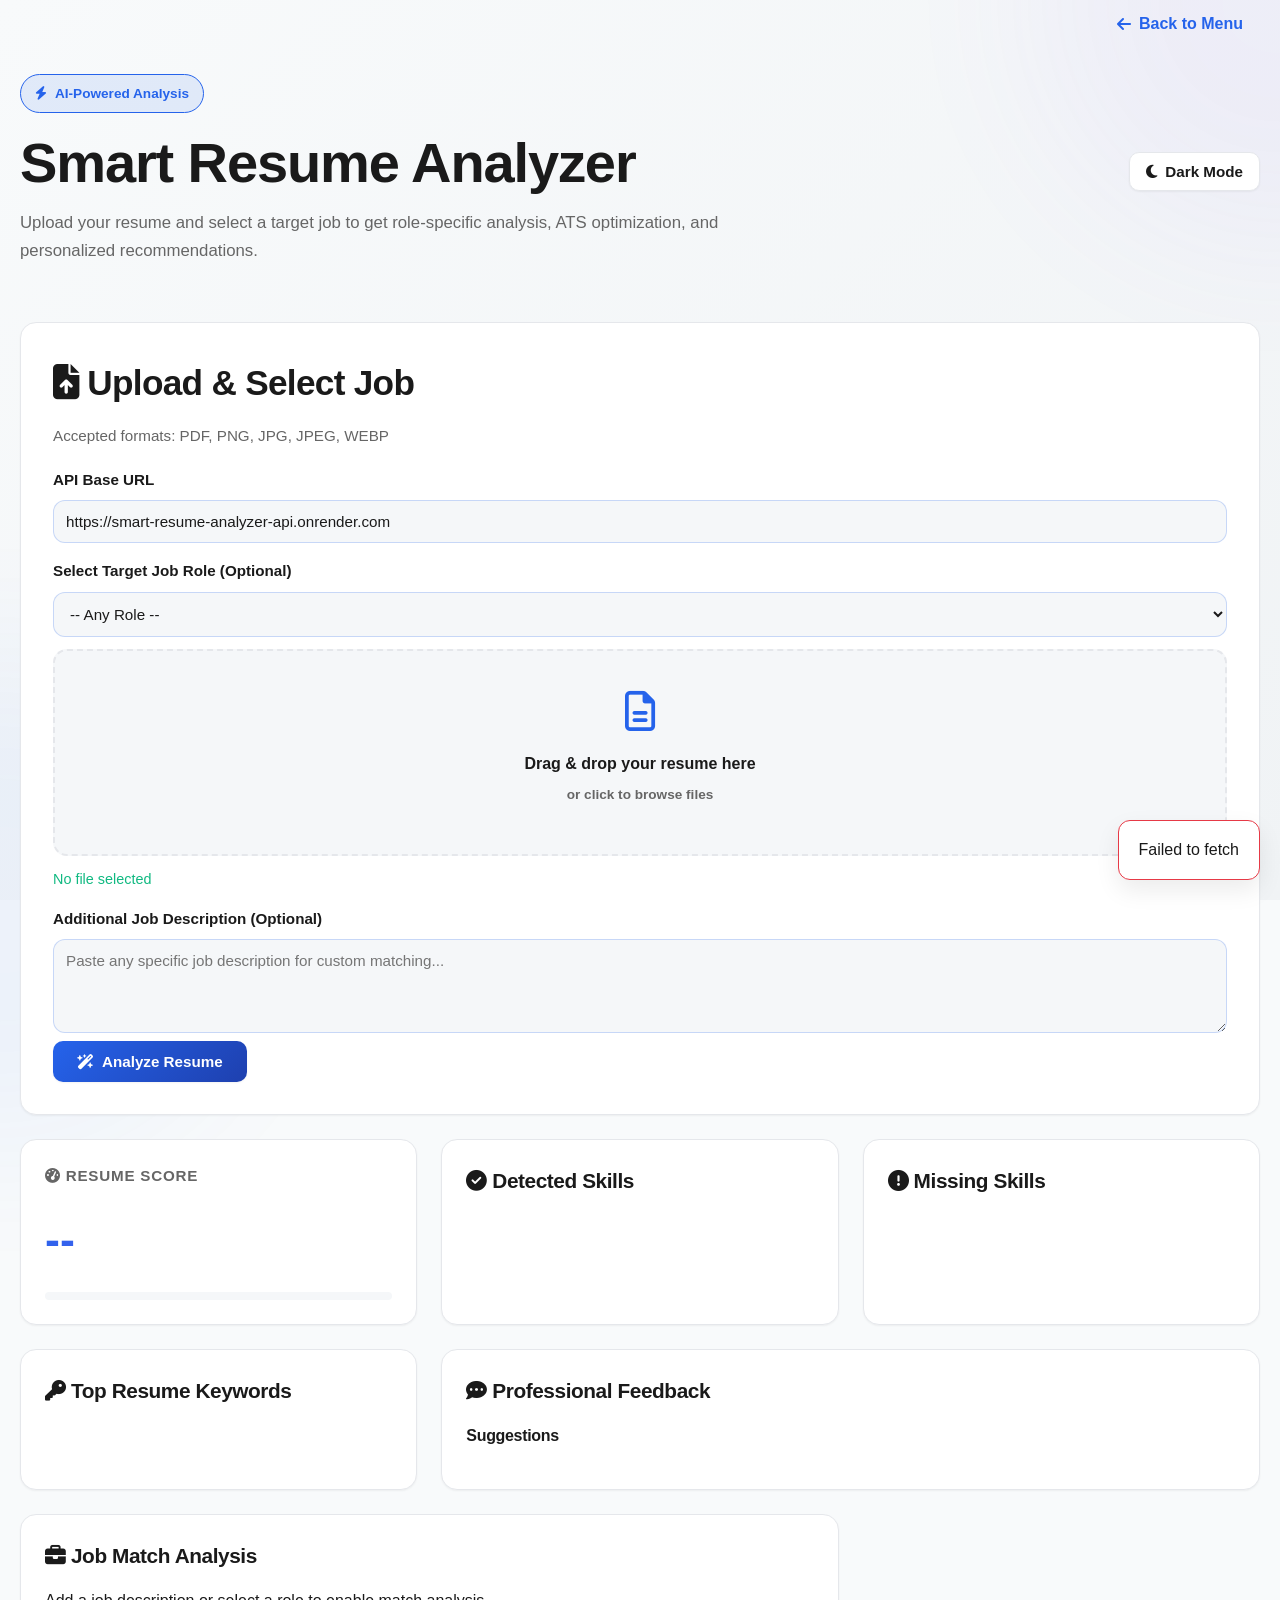
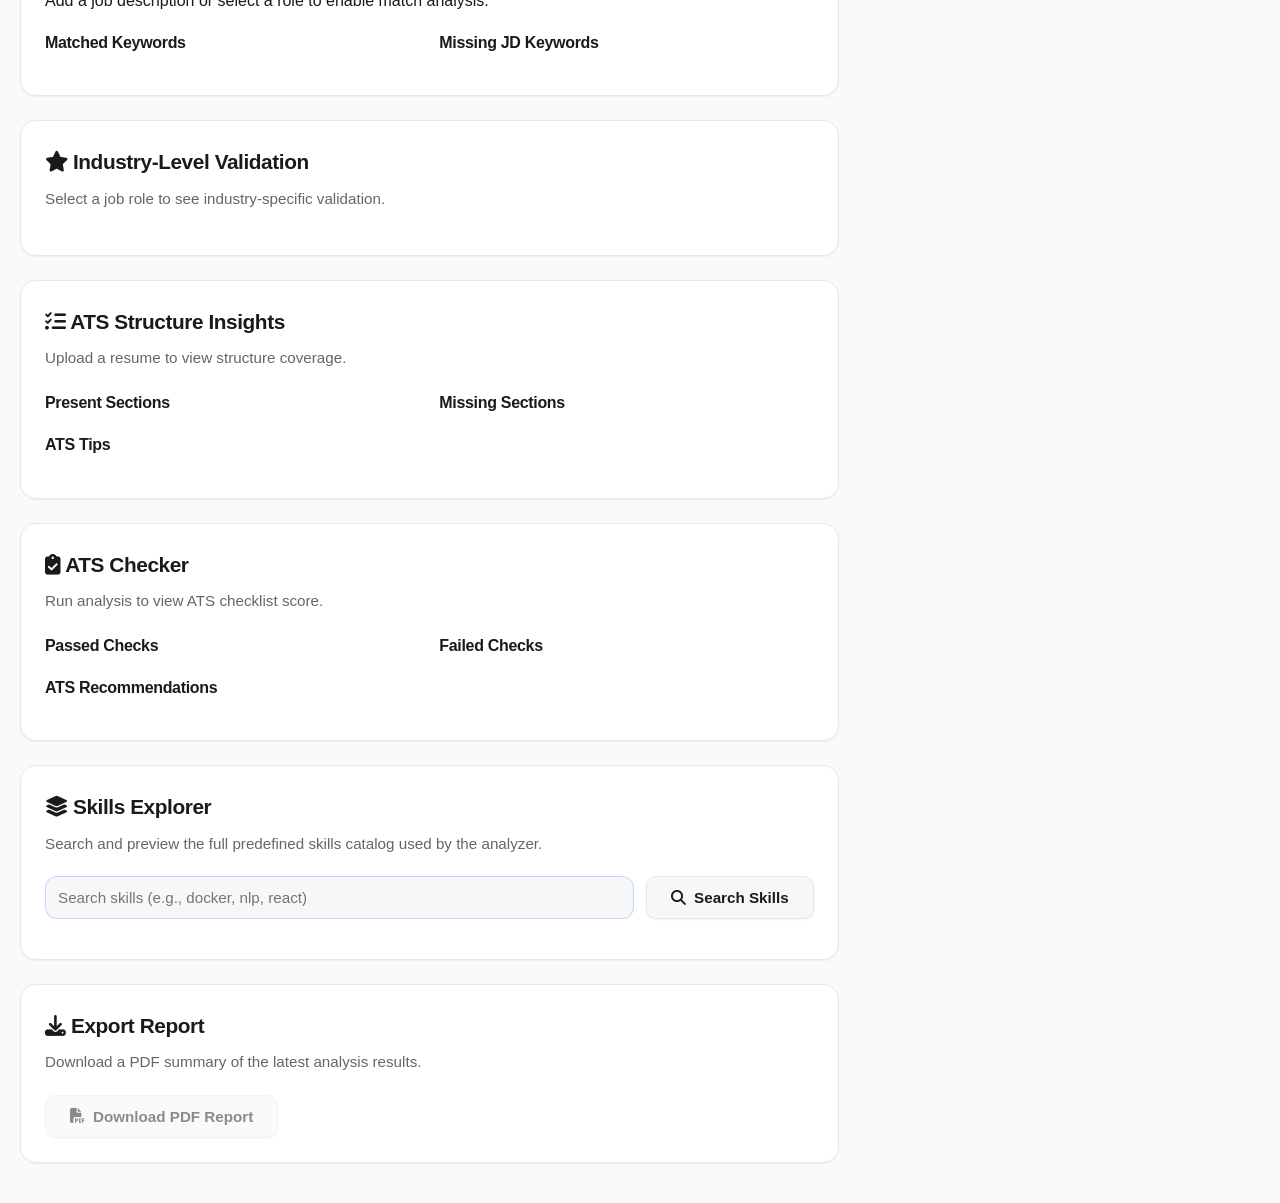
==== frontend/analyzer.html @ 9f515811 "Initial commit" ====
<!DOCTYPE html>
<html lang="en" data-theme="light">
  <head>
    <meta charset="UTF-8" />
    <meta name="viewport" content="width=device-width, initial-scale=1.0" />
    <title>Smart Resume Analyzer</title>
    <link rel="preconnect" href="https://fonts.googleapis.com" />
    <link rel="preconnect" href="https://fonts.gstatic.com" crossorigin />
    <link
      href="https://fonts.googleapis.com/css2?family=Outfit:wght@300;400;500;600;700&family=Sora:wght@400;600;700&display=swap"
      rel="stylesheet"
    />
    <link
      rel="stylesheet"
      href="https://cdnjs.cloudflare.com/ajax/libs/font-awesome/6.7.2/css/all.min.css"
      integrity="sha512-Evv84Mr4kqVGRNSgIGL/F/aIDqQb7xQ2vcrdIwxfjThSH8CSR7PBEakCr51Ck+w+/U6swU2Im1vVX0SVk9ABhg=="
      crossorigin="anonymous"
      referrerpolicy="no-referrer"
    />
    <link rel="stylesheet" href="./css/styles.css" />
  </head>
  <body>
    <div class="ambient ambient-one"></div>
    <div class="ambient ambient-two"></div>

    <header class="hero">
      <div class="hero-nav">
        <a href="./menu.html" class="back-link">
          <i class="fa-solid fa-arrow-left"></i> Back to Menu
        </a>
      </div>
      <div>
        <p class="badge"><i class="fa-solid fa-bolt"></i> AI-Powered Analysis</p>
        <h1>Smart Resume Analyzer</h1>
        <p class="subtitle">
          Upload your resume and select a target job to get role-specific analysis, ATS optimization,
          and personalized recommendations.
        </p>
      </div>
      <button id="themeToggle" class="theme-btn" aria-label="Toggle dark mode">
        <i class="fa-solid fa-moon"></i>
        <span>Dark Mode</span>
      </button>
    </header>

    <main class="container">
      <section class="panel upload-panel">
        <h2><i class="fa-solid fa-file-arrow-up"></i> Upload & Select Job</h2>
        <p class="panel-text">Accepted formats: PDF, PNG, JPG, JPEG, WEBP</p>

        <label for="apiBase" class="input-label">API Base URL</label>
        <input id="apiBase" type="text" placeholder="http://localhost:5000" />

        <label for="jobSelect" class="input-label">Select Target Job Role (Optional)</label>
        <select id="jobSelect" class="form-select">
          <option value="">-- Any Role --</option>
        </select>
        <div id="selectedJobInfo" class="job-info" style="display: none;">
          <h4 id="jobTitle"></h4>
          <p id="jobDescription"></p>
          <div id="jobRequirements"></div>
        </div>

        <div id="dropZone" class="drop-zone" tabindex="0" role="button" aria-label="Upload resume">
          <input id="resumeInput" type="file" accept=".pdf,.png,.jpg,.jpeg,.webp" hidden />
          <i class="fa-regular fa-file-lines"></i>
          <p><strong>Drag & drop</strong> your resume here</p>
          <p class="small">or click to browse files</p>
        </div>

        <p id="selectedFile" class="selected-file">No file selected</p>

        <label for="jobDescription" class="input-label">Additional Job Description (Optional)</label>
        <textarea
          id="jobDescription"
          rows="4"
          placeholder="Paste any specific job description for custom matching..."
        ></textarea>

        <button id="analyzeBtn" class="primary-btn">
          <i class="fa-solid fa-wand-magic-sparkles"></i>
          Analyze Resume
        </button>
      </section>

      <section class="results-grid">
        <article class="panel metric-card">
          <h3><i class="fa-solid fa-gauge-high"></i> Resume Score</h3>
          <p id="scoreValue" class="score">--</p>
          <div class="progress-track"><div id="scoreBar" class="progress-fill"></div></div>
        </article>

        <article class="panel result-card">
          <h3><i class="fa-solid fa-circle-check"></i> Detected Skills</h3>
          <div id="detectedSkills" class="chips"></div>
        </article>

        <article class="panel result-card">
          <h3><i class="fa-solid fa-circle-exclamation"></i> Missing Skills</h3>
          <div id="missingSkills" class="chips"></div>
        </article>

        <article class="panel result-card">
          <h3><i class="fa-solid fa-key"></i> Top Resume Keywords</h3>
          <div id="topKeywords" class="chips"></div>
        </article>

        <article class="panel result-card wide">
          <h3><i class="fa-solid fa-comment-dots"></i> Professional Feedback</h3>
          <ul id="summaryList" class="list"></ul>
          <h4>Suggestions</h4>
          <ul id="suggestionsList" class="list"></ul>
        </article>

        <article class="panel result-card wide" id="jdMatchSection">
          <h3><i class="fa-solid fa-briefcase"></i> Job Match Analysis</h3>
          <p id="jdScore">Add a job description or select a role to enable match analysis.</p>
          <div class="split-columns">
            <div>
              <h4>Matched Keywords</h4>
              <div id="matchedKeywords" class="chips"></div>
            </div>
            <div>
              <h4>Missing JD Keywords</h4>
              <div id="missingKeywords" class="chips"></div>
            </div>
          </div>
        </article>

        <article class="panel result-card wide" id="industryCheckSection">
          <h3><i class="fa-solid fa-star"></i> Industry-Level Validation</h3>
          <p id="industryCheckInfo" class="panel-text">Select a job role to see industry-specific validation.</p>
          <div id="industryCheckResults"></div>
        </article>

        <article class="panel result-card wide">
          <h3><i class="fa-solid fa-list-check"></i> ATS Structure Insights</h3>
          <p id="structureScore" class="panel-text">Upload a resume to view structure coverage.</p>
          <div class="split-columns">
            <div>
              <h4>Present Sections</h4>
              <div id="presentSections" class="chips"></div>
            </div>
            <div>
              <h4>Missing Sections</h4>
              <div id="missingSections" class="chips"></div>
            </div>
          </div>
          <h4>ATS Tips</h4>
          <ul id="atsTips" class="list"></ul>
        </article>

        <article class="panel result-card wide">
          <h3><i class="fa-solid fa-clipboard-check"></i> ATS Checker</h3>
          <p id="atsScore" class="panel-text">Run analysis to view ATS checklist score.</p>
          <div class="split-columns">
            <div>
              <h4>Passed Checks</h4>
              <div id="atsPassedChecks" class="chips"></div>
            </div>
            <div>
              <h4>Failed Checks</h4>
              <div id="atsFailedChecks" class="chips"></div>
            </div>
          </div>
          <h4>ATS Recommendations</h4>
          <ul id="atsRecommendations" class="list"></ul>
        </article>

        <article class="panel result-card wide">
          <h3><i class="fa-solid fa-layer-group"></i> Skills Explorer</h3>
          <p class="panel-text">Search and preview the full predefined skills catalog used by the analyzer.</p>
          <div class="inline-controls">
            <input id="skillSearch" type="text" placeholder="Search skills (e.g., docker, nlp, react)" />
            <button id="searchSkillsBtn" class="secondary-btn">
              <i class="fa-solid fa-magnifying-glass"></i>
              Search Skills
            </button>
          </div>
          <div id="skillsCatalog" class="chips"></div>
        </article>

        <article class="panel result-card wide">
          <h3><i class="fa-solid fa-download"></i> Export Report</h3>
          <p class="panel-text">Download a PDF summary of the latest analysis results.</p>
          <button id="downloadReportBtn" class="secondary-btn" disabled>
            <i class="fa-solid fa-file-pdf"></i>
            Download PDF Report
          </button>
        </article>
      </section>
    </main>

    <div id="toast" class="toast" role="alert"></div>

    <script src="./js/analyzer.js"></script>
  </body>
</html>
---- frontend/css/styles.css ----
:root {
  --bg: #f8fafb;
  --bg-soft: #f0f3f5;
  --surface: #ffffff;
  --surface-2: #f5f7f9;
  --text: #1a1a1a;
  --text-light: #666666;
  --text-lighter: #999999;
  --primary: #2563eb;
  --primary-dark: #1e40af;
  --secondary: #8b5cf6;
  --accent: #06b6d4;
  --success: #10b981;
  --warning: #f59e0b;
  --error: #ef4444;
  --border: #e5e7eb;
  --ring: rgba(37, 99, 235, 0.1);
  --shadow-sm: 0 1px 2px rgba(0, 0, 0, 0.05);
  --shadow: 0 10px 25px rgba(0, 0, 0, 0.08);
  --shadow-lg: 0 20px 50px rgba(0, 0, 0, 0.1);
}

html[data-theme="dark"] {
  --bg: #0f1419;
  --bg-soft: #1a1f2e;
  --surface: #1e2939;
  --surface-2: #252f3f;
  --text: #f5f5f5;
  --text-light: #d4d4d8;
  --text-lighter: #a1a1a1;
  --primary: #3b82f6;
  --primary-dark: #1e40af;
  --secondary: #a78bfa;
  --accent: #22d3ee;
  --success: #34d399;
  --warning: #fbbf24;
  --error: #f87171;
  --border: #404854;
  --ring: rgba(59, 130, 246, 0.15);
  --shadow-sm: 0 1px 2px rgba(0, 0, 0, 0.3);
  --shadow: 0 10px 25px rgba(0, 0, 0, 0.3);
  --shadow-lg: 0 20px 50px rgba(0, 0, 0, 0.4);
}

* {
  box-sizing: border-box;
}

body {
  margin: 0;
  min-height: 100vh;
  font-family: -apple-system, BlinkMacSystemFont, "Segoe UI", "Roboto", "Oxygen", "Ubuntu", "Cantarell", "Fira Sans", "Droid Sans", "Helvetica Neue", sans-serif;
  font-size: 16px;
  line-height: 1.6;
  color: var(--text);
  background: var(--bg);
  overflow-x: hidden;
}

/* Remove ambient gradient, go for clean background */
body::before {
  content: '';
  position: fixed;
  top: 0;
  left: 0;
  width: 100%;
  height: 100%;
  background: linear-gradient(135deg, var(--bg) 0%, var(--bg-soft) 100%);
  z-index: -2;
  pointer-events: none;
}

.ambient {
  position: fixed;
  width: 500px;
  height: 500px;
  border-radius: 50%;
  filter: blur(80px);
  opacity: 0.05;
  z-index: -1;
  animation: drift 20s ease-in-out infinite alternate;
}

.ambient-one {
  background: var(--primary);
  left: -250px;
  bottom: -250px;
}

.ambient-two {
  background: var(--secondary);
  right: -250px;
  top: -250px;
  animation-delay: 2s;
}

@keyframes drift {
  from {
    transform: translateY(0) scale(1);
  }
  to {
    transform: translateY(-30px) scale(1.1);
  }
}

.hero {
  max-width: 1280px;
  margin: 60px auto 40px;
  padding: 0 20px;
  display: flex;
  justify-content: space-between;
  gap: 40px;
  align-items: center;
  animation: fadeUp 0.8s ease;
}

.badge {
  display: inline-flex;
  align-items: center;
  gap: 8px;
  font-size: 0.85rem;
  font-weight: 600;
  color: var(--primary);
  background: var(--ring);
  padding: 8px 14px;
  border-radius: 50px;
  border: 1px solid var(--primary);
  border-opacity: 0.2;
  margin-bottom: 16px;
}

h1,
h2,
h3,
h4,
h5,
h6 {
  margin: 0;
  font-weight: 700;
  letter-spacing: -0.02em;
}

h1 {
  font-size: clamp(2rem, 5vw, 3.5rem);
  line-height: 1.2;
  color: var(--text);
}

h2 {
  font-size: clamp(1.5rem, 3vw, 2.2rem);
}

h3 {
  font-size: 1.3rem;
}

.subtitle {
  margin-top: 12px;
  font-size: 1.05rem;
  color: var(--text-light);
  max-width: 700px;
  line-height: 1.7;
}

/* Improved Button Styles */
.theme-btn,
.primary-btn,
.secondary-btn {
  border: none;
  cursor: pointer;
  border-radius: 10px;
  font-family: inherit;
  font-weight: 600;
  font-size: 0.95rem;
  transition: all 0.3s cubic-bezier(0.4, 0, 0.2, 1);
  display: inline-flex;
  align-items: center;
  gap: 8px;
}

.theme-btn {
  padding: 10px 16px;
  background: var(--surface);
  color: var(--text);
  border: 1px solid var(--border);
  box-shadow: var(--shadow-sm);
}

.theme-btn:hover {
  background: var(--surface-2);
  box-shadow: var(--shadow);
  transform: translateY(-2px);
}

.primary-btn {
  padding: 12px 24px;
  background: linear-gradient(135deg, var(--primary) 0%, var(--primary-dark) 100%);
  color: white;
  box-shadow: var(--shadow-sm);
}

.primary-btn:hover {
  box-shadow: var(--shadow-lg);
  transform: translateY(-2px);
}

.primary-btn:active {
  transform: translateY(0);
}

.secondary-btn {
  padding: 12px 24px;
  background: var(--surface-2);
  color: var(--text);
  border: 1px solid var(--border);
  box-shadow: var(--shadow-sm);
}

.secondary-btn:hover {
  background: var(--bg-soft);
  box-shadow: var(--shadow);
  transform: translateY(-2px);
}

.secondary-btn:disabled {
  opacity: 0.5;
  cursor: not-allowed;
  transform: none;
}

.container {
  max-width: 1280px;
  margin: 0 auto 40px;
  padding: 0 20px;
  display: grid;
  grid-template-columns: 1fr;
  gap: 24px;
}

.panel {
  background: var(--surface);
  border: 1px solid var(--border);
  border-radius: 16px;
  box-shadow: var(--shadow-sm);
  padding: 32px;
  backdrop-filter: blur(8px);
  transition: all 0.3s ease;
}

.panel:hover {
  box-shadow: var(--shadow);
  border-color: var(--primary);
}

.upload-panel {
  animation: fadeUp 0.8s ease;
}

.panel h2 {
  margin-bottom: 12px;
  color: var(--text);
}

.panel-text {
  color: var(--text-light);
  margin: 8px 0 20px;
  font-size: 0.95rem;
}

.input-label {
  display: block;
  margin: 16px 0 8px;
  font-weight: 600;
  font-size: 0.95rem;
  color: var(--text);
}

input[type="text"],
input[type="email"],
input[type="password"],
input[type="tel"],
input[type="url"],
input[type="number"],
textarea,
select {
  width: 100%;
  border: 1px solid var(--border);
  border-radius: 10px;
  background: var(--surface-2);
  color: var(--text);
  font-family: inherit;
  font-size: 0.95rem;
  padding: 12px 14px;
  outline: none;
  transition: all 0.3s ease;
}

input[type="text"]:focus,
input[type="email"]:focus,
input[type="password"]:focus,
input[type="tel"]:focus,
input[type="url"]:focus,
input[type="number"]:focus,
textarea:focus,
select:focus {
  border-color: var(--primary);
  box-shadow: 0 0 0 3px var(--ring);
  background: var(--surface);
}

.drop-zone {
  margin-top: 12px;
  border: 2px dashed var(--border);
  background: var(--surface-2);
  border-radius: 14px;
  text-align: center;
  padding: 40px 20px;
  transition: all 0.3s ease;
  cursor: pointer;
}

.drop-zone:hover {
  border-color: var(--primary);
  background: var(--ring);
}

.drop-zone.active {
  border-color: var(--primary);
  background: var(--ring);
  transform: scale(1.02);
}

.drop-zone i {
  font-size: 2.5rem;
  color: var(--primary);
  margin-bottom: 12px;
}

.drop-zone p {
  margin: 8px 0;
  font-weight: 600;
}

.drop-zone .small {
  color: var(--text-light);
  font-size: 0.85rem;
  display: block;
  margin-top: 8px;
}

.selected-file {
  color: var(--success);
  margin: 12px 0;
  font-size: 0.9rem;
  font-weight: 500;
}

.results-grid {
  display: grid;
  grid-template-columns: repeat(12, 1fr);
  gap: 24px;
}

.metric-card,
.result-card {
  background: var(--surface);
  border: 1px solid var(--border);
  border-radius: 16px;
  padding: 24px;
  box-shadow: var(--shadow-sm);
  transition: all 0.3s ease;
  grid-column: span 4;
  animation: fadeUp 0.8s ease;
}

.metric-card:hover,
.result-card:hover {
  box-shadow: var(--shadow);
  border-color: var(--primary);
}

.result-card.wide {
  grid-column: span 8;
}

.metric-card h3 {
  margin-bottom: 16px;
  font-size: 0.95rem;
  color: var(--text-light);
  text-transform: uppercase;
  letter-spacing: 0.05em;
}

.score {
  margin: 12px 0 16px;
  font-size: 2.8rem;
  font-weight: 800;
  background: linear-gradient(135deg, var(--primary), var(--secondary));
  -webkit-background-clip: text;
  -webkit-text-fill-color: transparent;
  background-clip: text;
}

.progress-track {
  width: 100%;
  height: 8px;
  background: var(--surface-2);
  border-radius: 10px;
  overflow: hidden;
  margin-top: 12px;
}

.progress-fill {
  width: 0;
  height: 100%;
  border-radius: inherit;
  background: linear-gradient(90deg, var(--primary), var(--secondary));
  transition: width 0.8s cubic-bezier(0.4, 0, 0.2, 1);
}

.chips {
  display: flex;
  flex-wrap: wrap;
  gap: 10px;
  margin-top: 16px;
}

.chip {
  padding: 8px 12px;
  border-radius: 50px;
  font-size: 0.85rem;
  font-weight: 600;
  white-space: nowrap;
  transition: all 0.3s ease;
}

.chip.detected {
  background: rgba(16, 185, 129, 0.1);
  color: var(--success);
  border: 1px solid rgba(16, 185, 129, 0.3);
}

.chip.detected:hover {
  background: rgba(16, 185, 129, 0.2);
}

.chip.missing {
  background: rgba(245, 158, 11, 0.1);
  color: var(--warning);
  border: 1px solid rgba(245, 158, 11, 0.3);
}

.chip.missing:hover {
  background: rgba(245, 158, 11, 0.2);
}

.chip.neutral {
  background: var(--ring);
  color: var(--primary);
  border: 1px solid var(--primary);
}

.chip.neutral:hover {
  background: rgba(37, 99, 235, 0.2);
}

.list {
  margin: 16px 0;
  padding-left: 24px;
  line-height: 1.8;
}

.list li {
  margin-bottom: 8px;
  color: var(--text-light);
}

.split-columns {
  display: grid;
  grid-template-columns: 1fr 1fr;
  gap: 20px;
}

.inline-controls {
  display: grid;
  grid-template-columns: 1fr auto;
  gap: 12px;
  align-items: center;
  margin-top: 20px;
}

.toast {
  position: fixed;
  right: 20px;
  bottom: 20px;
  background: var(--surface);
  color: var(--text);
  border: 1px solid var(--border);
  box-shadow: var(--shadow);
  padding: 16px 20px;
  border-radius: 12px;
  transform: translateY(26px);
  opacity: 0;
  pointer-events: none;
  transition: all 0.3s ease;
  max-width: 400px;
  z-index: 1000;
}

.toast.show {
  transform: translateY(0);
  opacity: 1;
  pointer-events: auto;
}

/* Menu Page Specific Styles */
.menu-hero {
  flex-direction: column;
  align-items: flex-start;
  position: relative;
  padding-bottom: 40px;
}

.hero-nav {
  position: absolute;
  top: 0;
  right: 20px;
  display: flex;
  align-items: center;
  gap: 16px;
}

.back-link {
  display: inline-flex;
  align-items: center;
  gap: 8px;
  padding: 10px 16px;
  color: var(--primary);
  text-decoration: none;
  border-radius: 10px;
  transition: all 0.3s ease;
  font-weight: 600;
  border: 1px solid transparent;
}

.back-link:hover {
  background: var(--ring);
  border-color: var(--primary);
}

.hero-content {
  padding-right: 0;
}

.menu-container {
  display: flex;
  flex-direction: column;
  gap: 40px;
}

.features-grid {
  display: grid;
  grid-template-columns: repeat(auto-fit, minmax(300px, 1fr));
  gap: 24px;
  margin-top: 20px;
}

.feature-card {
  background: var(--surface);
  border: 1px solid var(--border);
  border-radius: 16px;
  padding: 28px;
  text-decoration: none;
  color: inherit;
  transition: all 0.3s cubic-bezier(0.4, 0, 0.2, 1);
  display: flex;
  flex-direction: column;
  gap: 16px;
  cursor: pointer;
  position: relative;
  overflow: hidden;
}

.feature-card::before {
  content: '';
  position: absolute;
  top: 0;
  left: 0;
  right: 0;
  bottom: 0;
  background: linear-gradient(135deg, var(--primary), var(--secondary));
  opacity: 0;
  transition: opacity 0.3s ease;
  z-index: -1;
}

.feature-card:hover {
  transform: translateY(-8px);
  border-color: var(--primary);
  box-shadow: var(--shadow-lg);
}

.feature-card:hover::before {
  opacity: 0.05;
}

.feature-icon {
  font-size: 3.2rem;
  color: var(--primary);
  line-height: 1;
}

.feature-card h3 {
  margin: 8px 0 0;
  font-size: 1.4rem;
  color: var(--text);
}

.feature-card p {
  color: var(--text-light);
  margin: 0;
  line-height: 1.6;
}
  line-height: 1.5;
  flex-grow: 1;
}

.cta-link {
  display: inline-flex;
  align-items: center;
  gap: 6px;
  color: var(--primary);
  font-weight: 600;
  margin-top: 8px;
}

.feature-card:hover .cta-link {
  gap: 10px;
}

.info-section {
  background: color-mix(in srgb, var(--surface) 92%, transparent);
  border: 1px solid color-mix(in srgb, var(--primary) 12%, transparent);
  border-radius: 20px;
  padding: 32px;
  backdrop-filter: blur(3px);
}

.info-section h2 {
  margin-bottom: 24px;
}

.benefits-grid {
  display: grid;
  grid-template-columns: repeat(auto-fit, minmax(200px, 1fr));
  gap: 20px;
}

.benefit-item {
  display: flex;
  flex-direction: column;
  gap: 12px;
}

.benefit-item i {
  font-size: 2rem;
  color: var(--primary);
}

.benefit-item h4 {
  margin: 0;
  font-size: 1.1rem;
}

.benefit-item p {
  color: var(--muted);
  margin: 0;
}

.footer {
  text-align: center;
  padding: 24px;
  color: var(--muted);
  margin-top: 40px;
}

/* Job Selection Styles */
.form-select {
  width: 100%;
  padding: 12px;
  border: 1px solid color-mix(in srgb, var(--primary) 22%, transparent);
  border-radius: 12px;
  background: var(--surface-2);
  color: var(--text);
  font-family: inherit;
  font-size: 0.95rem;
  outline: none;
  cursor: pointer;
}

.form-select:focus {
  border-color: var(--primary);
  box-shadow: 0 0 0 4px var(--ring);
}

.job-info {
  margin-top: 14px;
  padding: 14px;
  background: color-mix(in srgb, var(--primary) 8%, transparent);
  border-left: 4px solid var(--primary);
  border-radius: 8px;
  animation: slideDown 0.3s ease;
}

.job-info h4 {
  margin-top: 0;
  color: var(--primary);
}

.job-info p {
  margin: 8px 0;
  color: var(--muted);
}

.job-requirements {
  margin-top: 10px;
  display: flex;
  flex-wrap: wrap;
  gap: 8px;
}

.req-tag {
  display: inline-block;
  padding: 4px 10px;
  background: var(--primary);
  color: white;
  border-radius: 999px;
  font-size: 0.85rem;
  font-weight: 500;
}

@keyframes slideDown {
  from {
    opacity: 0;
    transform: translateY(-10px);
  }
  to {
    opacity: 1;
    transform: translateY(0);
  }
}

/* Industry Validation Styles */
.validation-container {
  display: flex;
  flex-direction: column;
  gap: 16px;
  margin-top: 14px;
}

.validation-item {
  padding: 12px;
  border-radius: 10px;
  border-left: 4px solid;
}

.validation-item.pass {
  background: color-mix(in srgb, var(--ok) 10%, transparent);
  border-left-color: var(--ok);
}

.validation-item.warning {
  background: color-mix(in srgb, var(--warn) 12%, transparent);
  border-left-color: var(--warn);
}

.validation-item h5 {
  margin: 0 0 8px;
  display: flex;
  align-items: center;
  gap: 6px;
  color: var(--text);
}

.validation-item.pass h5 {
  color: var(--ok);
}

.validation-item.warning h5 {
  color: var(--warn);
}

.skills-chips {
  display: flex;
  flex-wrap: wrap;
  gap: 8px;
}

.skill-tag {
  display: inline-block;
  padding: 4px 10px;
  border-radius: 999px;
  font-size: 0.85rem;
  font-weight: 500;
}

.skill-tag.matched {
  background: color-mix(in srgb, var(--ok) 20%, transparent);
  color: var(--ok);
}

.skill-tag.missing {
  background: color-mix(in srgb, var(--warn) 20%, transparent);
  color: var(--warn);
}

.fit-score {
  margin-top: 12px;
  padding: 12px;
  background: var(--surface-2);
  border-radius: 10px;
}

.fit-bar {
  width: 100%;
  height: 12px;
  background: color-mix(in srgb, var(--primary) 16%, transparent);
  border-radius: 999px;
  margin-top: 8px;
  overflow: hidden;
}

.fit-fill {
  height: 100%;
  background: linear-gradient(90deg, var(--ok), var(--primary));
  border-radius: inherit;
  transition: width 0.6s ease;
}

/* CV Maker Styles */
.cv-hero {
  position: relative;
}

.cv-container {
  grid-template-columns: 1fr;
}

.cv-builder-wrapper {
  display: grid;
  grid-template-columns: 1fr 1fr;
  gap: 24px;
}

.cv-form-section {
  background: color-mix(in srgb, var(--surface) 92%, transparent);
  border: 1px solid color-mix(in srgb, var(--primary) 12%, transparent);
  border-radius: 20px;
  padding: 24px;
  backdrop-filter: blur(3px);
}

.cv-preview-section {
  position: sticky;
  top: 24px;
  height: fit-content;
}

.cv-preview {
  background: color-mix(in srgb, var(--surface) 98%, transparent);
  border: 1px solid color-mix(in srgb, var(--primary) 12%, transparent);
  border-radius: 20px;
  padding: 32px;
  line-height: 1.6;
}

.form-tabs {
  display: flex;
  gap: 8px;
  border-bottom: 1px solid color-mix(in srgb, var(--primary) 16%, transparent);
  margin-bottom: 24px;
  overflow-x: auto;
  padding-bottom: 12px;
}

.tab-btn {
  padding: 8px 12px;
  border: none;
  background: transparent;
  color: var(--muted);
  cursor: pointer;
  font-weight: 500;
  border-bottom: 2px solid transparent;
  transition: all 0.2s ease;
  white-space: nowrap;
}

.tab-btn.active {
  color: var(--primary);
  border-bottom-color: var(--primary);
}

.tab-content {
  display: none;
  animation: fadeUp 0.3s ease;
}

.tab-content.active {
  display: block;
}

.form-group {
  margin-bottom: 16px;
}

.form-group label {
  display: block;
  margin-bottom: 8px;
  font-weight: 600;
  font-size: 0.95rem;
}

input[type="text"],
input[type="email"],
input[type="tel"],
input[type="url"],
textarea {
  width: 100%;
  padding: 12px;
  border: 1px solid color-mix(in srgb, var(--primary) 22%, transparent);
  border-radius: 12px;
  background: var(--surface-2);
  color: var(--text);
  font-family: inherit;
  font-size: 0.95rem;
  outline: none;
  transition: border-color 0.2s ease;
}

input[type="text"]:focus,
input[type="email"]:focus,
input[type="tel"]:focus,
input[type="url"]:focus,
textarea:focus {
  border-color: var(--primary);
  box-shadow: 0 0 0 4px var(--ring);
}

.form-row {
  display: grid;
  grid-template-columns: 1fr 1fr;
  gap: 12px;
}

.form-section {
  padding: 16px;
  background: var(--surface-2);
  border-radius: 12px;
  margin-bottom: 12px;
}

.section-header {
  display: flex;
  justify-content: space-between;
  align-items: center;
  margin-bottom: 12px;
}

.section-header h4 {
  margin: 0;
}

.remove-btn {
  padding: 4px 8px;
  border: none;
  background: color-mix(in srgb, var(--warn) 16%, transparent);
  color: var(--warn);
  border-radius: 6px;
  cursor: pointer;
  transition: all 0.2s ease;
  font-size: 0.9rem;
}

.remove-btn:hover {
  background: color-mix(in srgb, var(--warn) 25%, transparent);
}

.form-actions {
  display: flex;
  gap: 12px;
  margin-top: 24px;
}

.preview-header {
  margin-bottom: 24px;
  border-bottom: 2px solid color-mix(in srgb, var(--primary) 16%, transparent);
  padding-bottom: 16px;
}

.preview-header h2 {
  margin: 0 0 8px;
  font-size: 1.8rem;
}

.preview-contact {
  display: flex;
  flex-wrap: wrap;
  gap: 12px;
  font-size: 0.9rem;
  color: var(--muted);
  margin-top: 8px;
}

.preview-section {
  margin-bottom: 20px;
}

.preview-section h3 {
  color: var(--primary);
  border-bottom: 1px solid color-mix(in srgb, var(--primary) 16%, transparent);
  padding-bottom: 8px;
  margin-bottom: 12px;
}

.preview-item {
  margin-bottom: 12px;
}

.preview-item h4 {
  margin: 0 0 4px;
  font-size: 1rem;
}

.preview-item p {
  margin: 4px 0;
  color: var(--muted);
  font-size: 0.95rem;
}

.date {
  color: var(--muted);
  font-style: italic;
  font-size: 0.9rem;
}

.empty {
  color: var(--muted);
  font-style: italic;
  margin: 0;
}

.skills-display {
  display: flex;
  flex-wrap: wrap;
  gap: 8px;
}

.skill-chip {
  display: inline-block;
  padding: 6px 12px;
  background: color-mix(in srgb, var(--primary) 16%, transparent);
  color: var(--primary);
  border-radius: 999px;
  font-size: 0.9rem;
  font-weight: 500;
}

@media (max-width: 1200px) {
  .cv-builder-wrapper {
    grid-template-columns: 1fr;
  }

  .cv-preview-section {
    position: relative;
    top: auto;
  }
}

@media (max-width: 768px) {
  .form-row {
    grid-template-columns: 1fr;
  }

  .features-grid {
    grid-template-columns: 1fr;
  }

  .info-section,
  .benefits-grid {
    grid-template-columns: 1fr;
  }

  .split-columns {
    grid-template-columns: 1fr;
  }

  .hero-nav {
    position: static;
    width: 100%;
    margin-bottom: 12px;
  }

  .hero-content {
    padding-right: 0;
  }
}

/* Bulk Analyzer Styles */
.filter-bar {
  display: grid;
  grid-template-columns: 2fr 1fr;
  gap: 12px;
  margin-bottom: 16px;
}

.filter-bar input,
.filter-bar select {
  padding: 10px 12px;
  border: 1px solid color-mix(in srgb, var(--primary) 22%, transparent);
  border-radius: 10px;
  background: var(--surface-2);
  color: var(--text);
  font-family: inherit;
  font-size: 0.9rem;
  outline: none;
}

.filter-bar input:focus,
.filter-bar select:focus {
  border-color: var(--primary);
}

.candidates-list,
.candidates-table {
  width: 100%;
  border-collapse: collapse;
  font-size: 0.9rem;
}

.candidates-list thead {
  background: color-mix(in srgb, var(--primary) 12%, transparent);
  border-bottom: 2px solid color-mix(in srgb, var(--primary) 25%, transparent);
}

.candidates-list th {
  padding: 12px;
  text-align: left;
  font-weight: 600;
  color: var(--primary);
}

.candidates-list td {
  padding: 12px;
  border-bottom: 1px solid color-mix(in srgb, var(--primary) 10%, transparent);
}

.candidates-list tbody tr {
  transition: background 0.2s ease;
}

.candidates-list tbody tr:hover {
  background: color-mix(in srgb, var(--primary) 6%, transparent);
}

.candidates-list tbody tr.score-excellent {
  background: color-mix(in srgb, var(--ok) 4%, transparent);
}

.candidates-list tbody tr.score-good {
  background: color-mix(in srgb, var(--primary) 4%, transparent);
}

.candidates-list tbody tr.score-fair {
  background: color-mix(in srgb, var(--warn) 4%, transparent);
}

.score-badge {
  display: inline-block;
  padding: 6px 10px;
  background: linear-gradient(120deg, var(--primary), color-mix(in srgb, var(--primary) 62%, #ffffff));
  color: white;
  border-radius: 8px;
  font-weight: 600;
  font-size: 0.85rem;
}

.analytics-grid {
  display: grid;
  grid-template-columns: repeat(auto-fit, minmax(150px, 1fr));
  gap: 16px;
  margin-bottom: 24px;
}

.metric {
  padding: 16px;
  background: color-mix(in srgb, var(--primary) 8%, transparent);
  border-radius: 12px;
  text-align: center;
  border: 1px solid color-mix(in srgb, var(--primary) 16%, transparent);
}

.metric-label {
  color: var(--muted);
  font-size: 0.85rem;
  margin: 0;
  text-transform: uppercase;
  letter-spacing: 0.5px;
}

.metric-value {
  margin: 8px 0 0;
  font-size: 2rem;
  font-weight: 700;
  color: var(--primary);
}

.distribution-chart {
  margin-top: 16px;
}

.distribution-bars {
  display: flex;
  flex-direction: column;
  gap: 12px;
}

.dist-bar {
  display: flex;
  align-items: center;
  gap: 12px;
}

.bar-label {
  min-width: 120px;
  font-size: 0.9rem;
  font-weight: 500;
}

.bar-fill {
  flex: 1;
  height: 24px;
  border-radius: 8px;
  transition: width 0.5s ease;
  box-shadow: 0 2px 8px rgba(0, 0, 0, 0.1);
}

.bar-count {
  min-width: 30px;
  text-align: center;
  font-weight: 600;
  color: var(--primary);
}

@media (max-width: 768px) {
  .filter-bar {
    grid-template-columns: 1fr;
  }

  .analytics-grid {
    grid-template-columns: repeat(2, 1fr);
  }

  .candidates-list {
    font-size: 0.8rem;
  }

  .candidates-list th,
  .candidates-list td {
    padding: 8px;
  }
}

/* Premium Animations */
@keyframes fadeUp {
  from {
    opacity: 0;
    transform: translateY(20px);
  }
  to {
    opacity: 1;
    transform: translateY(0);
  }
}

@keyframes slideInRight {
  from {
    opacity: 0;
    transform: translateX(20px);
  }
  to {
    opacity: 1;
    transform: translateX(0);
  }
}

@keyframes slideInLeft {
  from {
    opacity: 0;
    transform: translateX(-20px);
  }
  to {
    opacity: 1;
    transform: translateX(0);
  }
}

@keyframes pulse {
  0%, 100% {
    opacity: 1;
  }
  50% {
    opacity: 0.6;
  }
}

@keyframes shimmer {
  0% {
    background-position: -1000px 0;
  }
  100% {
    background-position: 1000px 0;
  }
}

@keyframes spin {
  from {
    transform: rotate(0deg);
  }
  to {
    transform: rotate(360deg);
  }
}

/* Enhanced Responsive Design */
@media (max-width: 1200px) {
  .container {
    max-width: 100%;
  }

  .split-columns {
    grid-template-columns: 1fr;
  }
}

@media (max-width: 1000px) {
  .hero {
    flex-direction: column;
    gap: 24px;
    margin: 40px auto 30px;
    align-items: center;
    text-align: center;
  }

  .hero-content {
    text-align: center;
  }

  .metrics-card,
  .result-card,
  .result-card.wide {
    grid-column: span 12;
  }

  .split-columns {
    grid-template-columns: 1fr;
  }

  .inline-controls {
    grid-template-columns: 1fr;
  }

  .features-grid {
    grid-template-columns: repeat(2, 1fr);
  }

  .cv-maker {
    grid-template-columns: 1fr;
  }

  .cv-preview-section {
    position: static;
  }
}

@media (max-width: 768px) {
  :root {
    font-size: 15px;
  }

  h1 {
    font-size: 2rem;
    line-height: 1.2;
  }

  h2 {
    font-size: 1.5rem;
  }

  h3 {
    font-size: 1.15rem;
  }

  .container,
  .hero {
    padding: 0 16px;
    margin-left: auto;
    margin-right: auto;
  }

  .panel {
    padding: 24px;
    border-radius: 14px;
  }

  .primary-btn,
  .secondary-btn {
    padding: 11px 20px;
    font-size: 0.9rem;
    width: 100%;
  }

  .theme-btn {
    padding: 8px 12px;
    font-size: 0.85rem;
  }

  .metric-card,
  .result-card {
    padding: 20px;
  }

  .results-grid {
    gap: 16px;
  }

  .score {
    font-size: 2.2rem;
  }

  .feature-card {
    padding: 20px;
  }

  .feature-icon {
    font-size: 2.8rem;
  }

  .features-grid {
    grid-template-columns: 1fr;
    gap: 16px;
  }

  .hero-nav {
    width: 100%;
    margin-bottom: 16px;
    position: static;
  }

  .back-link {
    flex: 1;
    justify-content: center;
  }

  .analytics-grid {
    grid-template-columns: repeat(2, 1fr);
    gap: 12px;
  }

  .metric {
    padding: 12px;
  }

  .metric-value {
    font-size: 1.5rem;
  }

  .filter-bar {
    grid-template-columns: 1fr;
    gap: 10px;
  }

  .candidates-list {
    font-size: 0.8rem;
  }

  .candidates-list th,
  .candidates-list td {
    padding: 10px 8px;
  }

  .toast {
    right: 12px;
    left: 12px;
    bottom: 12px;
    max-width: none;
  }
}

@media (max-width: 480px) {
  :root {
    font-size: 14px;
  }

  h1 {
    font-size: 1.75rem;
  }

  h2 {
    font-size: 1.3rem;
  }

  .container,
  .hero {
    padding: 0 12px;
    gap: 16px;
  }

  .panel {
    padding: 16px;
    border-radius: 12px;
  }

  .hero {
    margin: 24px auto 16px;
  }

  .badge {
    font-size: 0.75rem;
    padding: 6px 10px;
  }

  .metric-card,
  .result-card {
    padding: 16px;
    grid-column: span 12 !important;
  }

  .results-grid {
    gap: 12px;
  }

  .score {
    font-size: 1.8rem;
  }

  .feature-card {
    padding: 16px;
    gap: 12px;
  }

  .feature-icon {
    font-size: 2.4rem;
  }

  .primary-btn,
  .secondary-btn {
    padding: 10px 16px;
    font-size: 0.85rem;
  }

  .split-columns {
    grid-template-columns: 1fr;
    gap: 12px;
  }

  .analytics-grid {
    grid-template-columns: 1fr;
    gap: 10px;
  }

  .chips {
    gap: 6px;
  }

  .chip {
    padding: 6px 10px;
    font-size: 0.75rem;
  }

  .list {
    padding-left: 18px;
  }

  .drop-zone {
    padding: 20px 12px;
  }

  .drop-zone i {
    font-size: 2rem;
  }
}

/* Benefits Section */
.benefits-section {
  margin: 60px 0;
  padding: 40px 0;
  text-align: center;
}

.benefits-section h2 {
  margin-bottom: 40px;
  font-size: 2rem;
  color: var(--text);
}

.benefits-grid {
  display: grid;
  grid-template-columns: repeat(auto-fit, minmax(250px, 1fr));
  gap: 28px;
  margin-top: 30px;
}

.benefit-item {
  display: flex;
  flex-direction: column;
  align-items: center;
  gap: 14px;
  padding: 24px;
  background: var(--surface);
  border: 1px solid var(--border);
  border-radius: 14px;
  transition: all 0.3s ease;
}

.benefit-item:hover {
  border-color: var(--primary);
  box-shadow: var(--shadow);
  transform: translateY(-4px);
}

.benefit-item i {
  font-size: 2.4rem;
  color: var(--primary);
}

.benefit-item h4 {
  margin: 0;
  font-size: 1.1rem;
  color: var(--text);
}

.benefit-item p {
  margin: 0;
  color: var(--text-light);
  font-size: 0.95rem;
  line-height: 1.5;
}

/* Footer */
.footer {
  background: var(--surface);
  border-top: 1px solid var(--border);
  padding: 40px 20px;
  margin-top: 60px;
}

.footer-content {
  max-width: 1280px;
  margin: 0 auto;
  text-align: center;
}

.footer-content p {
  margin: 8px 0;
  color: var(--text-light);
  font-size: 0.95rem;
}

.footer-subtitle {
  color: var(--text-lighter) !important;
  font-size: 0.85rem;
}
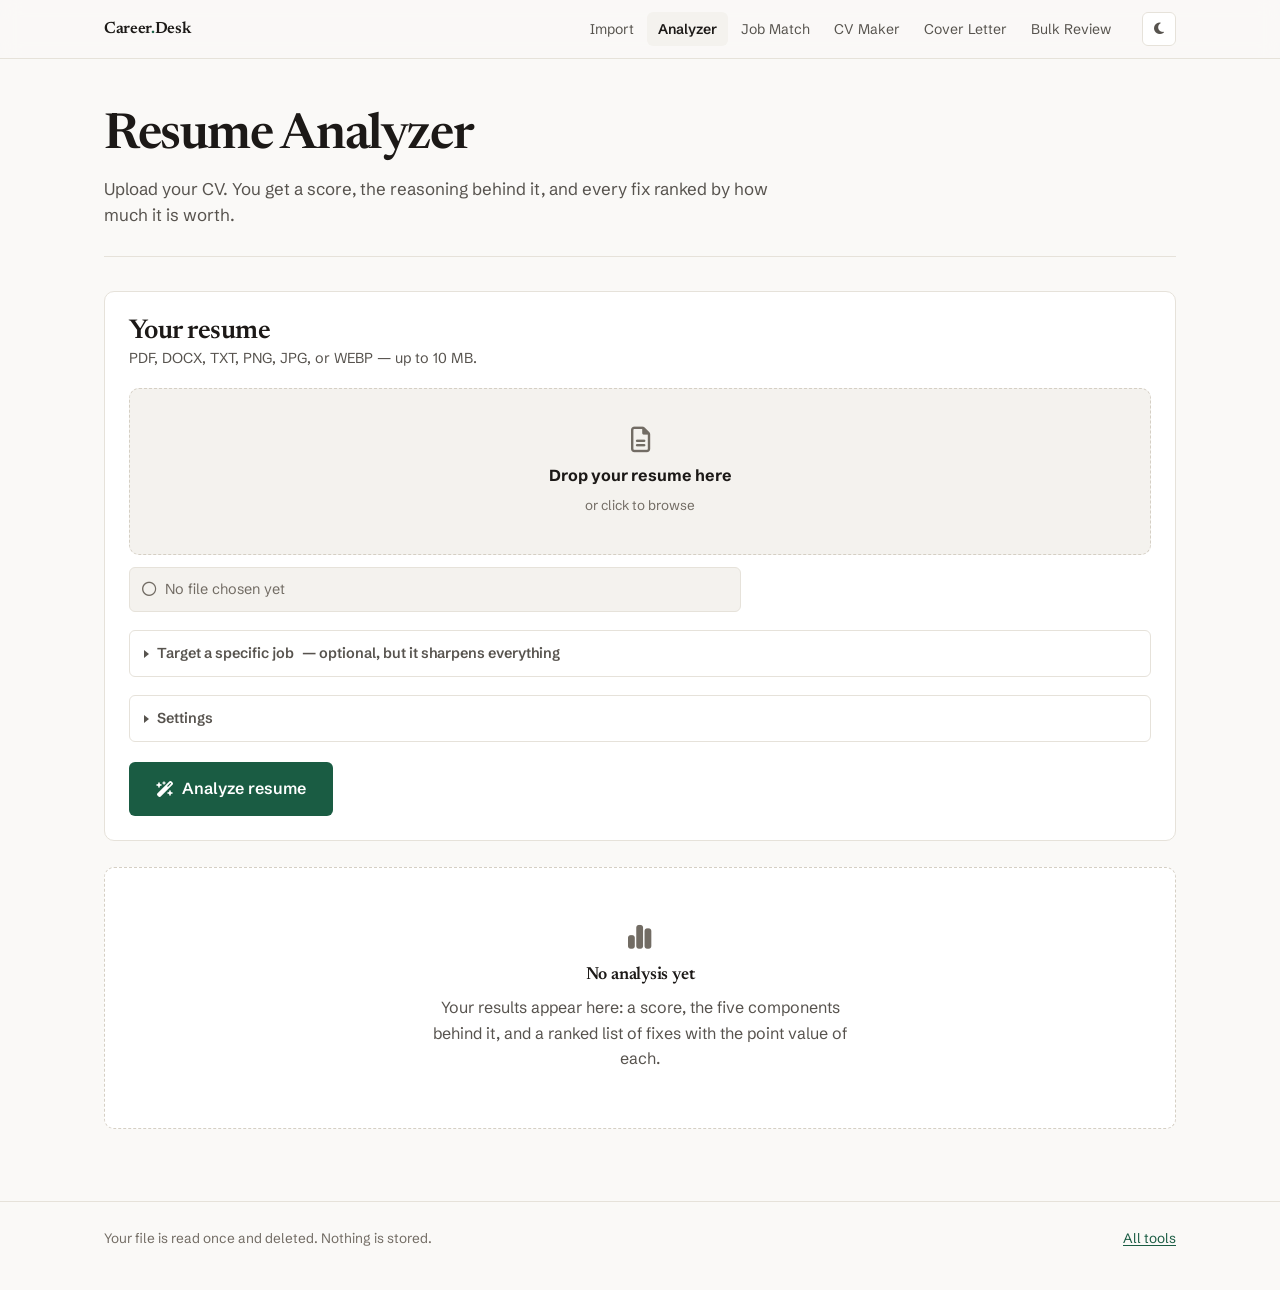
==== commit a40f3b0b: "Rebuild: accuracy engine, multi-profession coverage, profile import, UI Remove all deployment config" ====
--- a/frontend/analyzer.html
+++ b/frontend/analyzer.html
@@ -1,13 +1,30 @@
 <!DOCTYPE html>
-<html lang="en" data-theme="light">
+<html lang="en">
   <head>
     <meta charset="UTF-8" />
-    <meta name="viewport" content="width=device-width, initial-scale=1.0" />
-    <title>Smart Resume Analyzer</title>
+    <meta name="viewport" content="width=device-width, initial-scale=1" />
+    <title>Resume Analyzer — Career Desk</title>
+    <script>
+      (function () {
+        try {
+          var t = localStorage.getItem("sca.theme");
+          document.documentElement.setAttribute(
+            "data-theme",
+            t === "light" || t === "dark"
+              ? t
+              : window.matchMedia("(prefers-color-scheme: dark)").matches
+              ? "dark"
+              : "light"
+          );
+        } catch (e) {
+          document.documentElement.setAttribute("data-theme", "light");
+        }
+      })();
+    </script>
     <link rel="preconnect" href="https://fonts.googleapis.com" />
     <link rel="preconnect" href="https://fonts.gstatic.com" crossorigin />
     <link
-      href="https://fonts.googleapis.com/css2?family=Outfit:wght@300;400;500;600;700&family=Sora:wght@400;600;700&display=swap"
+      href="https://fonts.googleapis.com/css2?family=Newsreader:opsz,wght@6..72,400;6..72,500;6..72,600;6..72,700&family=Schibsted+Grotesk:wght@400;500;600;700&display=swap"
       rel="stylesheet"
     />
     <link
@@ -20,179 +37,255 @@
     <link rel="stylesheet" href="./css/styles.css" />
   </head>
   <body>
-    <div class="ambient ambient-one"></div>
-    <div class="ambient ambient-two"></div>
-
-    <header class="hero">
-      <div class="hero-nav">
-        <a href="./menu.html" class="back-link">
-          <i class="fa-solid fa-arrow-left"></i> Back to Menu
-        </a>
-      </div>
-      <div>
-        <p class="badge"><i class="fa-solid fa-bolt"></i> AI-Powered Analysis</p>
-        <h1>Smart Resume Analyzer</h1>
-        <p class="subtitle">
-          Upload your resume and select a target job to get role-specific analysis, ATS optimization,
-          and personalized recommendations.
+    <header id="topbar"></header>
+
+    <main class="container">
+      <div class="page-head">
+        <h1 id="pageTitle">Resume Analyzer</h1>
+        <p class="lede" id="pageLede">
+          Upload your CV. You get a score, the reasoning behind it, and every fix ranked by how
+          much it is worth.
         </p>
       </div>
-      <button id="themeToggle" class="theme-btn" aria-label="Toggle dark mode">
-        <i class="fa-solid fa-moon"></i>
-        <span>Dark Mode</span>
-      </button>
-    </header>
-
-    <main class="container">
-      <section class="panel upload-panel">
-        <h2><i class="fa-solid fa-file-arrow-up"></i> Upload & Select Job</h2>
-        <p class="panel-text">Accepted formats: PDF, PNG, JPG, JPEG, WEBP</p>
-
-        <label for="apiBase" class="input-label">API Base URL</label>
-        <input id="apiBase" type="text" placeholder="http://localhost:5000" />
-
-        <label for="jobSelect" class="input-label">Select Target Job Role (Optional)</label>
-        <select id="jobSelect" class="form-select">
-          <option value="">-- Any Role --</option>
-        </select>
-        <div id="selectedJobInfo" class="job-info" style="display: none;">
-          <h4 id="jobTitle"></h4>
-          <p id="jobDescription"></p>
-          <div id="jobRequirements"></div>
+
+      <!-- ---------- input ---------- -->
+      <section class="panel" aria-labelledby="uploadHeading">
+        <h2 id="uploadHeading">Your resume</h2>
+        <p class="muted">PDF, DOCX, TXT, PNG, JPG, or WEBP &mdash; up to 10&nbsp;MB.</p>
+
+        <div
+          id="dropZone"
+          class="dropzone"
+          tabindex="0"
+          role="button"
+          aria-describedby="selectedFile"
+        >
+          <input
+            id="resumeInput"
+            type="file"
+            accept=".pdf,.docx,.txt,.png,.jpg,.jpeg,.webp"
+            hidden
+          />
+          <i class="fa-regular fa-file-lines" aria-hidden="true"></i>
+          <strong>Drop your resume here</strong>
+          <span class="small">or click to browse</span>
         </div>
 
-        <div id="dropZone" class="drop-zone" tabindex="0" role="button" aria-label="Upload resume">
-          <input id="resumeInput" type="file" accept=".pdf,.png,.jpg,.jpeg,.webp" hidden />
-          <i class="fa-regular fa-file-lines"></i>
-          <p><strong>Drag & drop</strong> your resume here</p>
-          <p class="small">or click to browse files</p>
+        <p id="selectedFile" class="file-line" role="status">
+          <i class="fa-regular fa-circle" aria-hidden="true"></i>
+          <span>No file chosen yet</span>
+        </p>
+
+        <details class="disclosure" id="targetDisclosure" style="margin-top: 18px">
+          <summary>Target a specific job <span class="muted" id="targetState">— optional, but it sharpens everything</span></summary>
+          <div class="disclosure-body">
+            <div class="field">
+              <label for="jobSelect">Pick a common role</label>
+              <select id="jobSelect">
+                <option value="">Any role</option>
+              </select>
+            </div>
+
+            <div id="jobBrief" class="job-brief" hidden>
+              <h4>What this role expects</h4>
+              <p id="jobBriefText"></p>
+              <div id="jobBriefSkills" class="chips"></div>
+            </div>
+
+            <div class="field" style="margin-top: 18px; margin-bottom: 0">
+              <label for="jobDescription">Or paste the actual job posting</label>
+              <textarea
+                id="jobDescription"
+                rows="6"
+                placeholder="Paste the full posting. Boilerplate about benefits and culture is filtered out automatically — only the requirements are scored."
+              ></textarea>
+              <p class="field-hint">A pasted posting always takes priority over the role above.</p>
+            </div>
+          </div>
+        </details>
+
+        <details class="disclosure">
+          <summary>Settings</summary>
+          <div class="disclosure-body">
+            <div class="field" style="margin-bottom: 8px">
+              <label for="apiBase">API address</label>
+              <input id="apiBase" type="text" autocomplete="off" spellcheck="false" />
+              <p class="field-hint">
+                Where the analyzer backend is running.
+                <button id="apiBaseReset" type="button" class="file-line-reset" style="background:none;border:0;padding:0;color:var(--accent);cursor:pointer;font:inherit;text-decoration:underline;text-underline-offset:2px">
+                  Reset to default
+                </button>
+              </p>
+            </div>
+            <p class="muted" id="aiStatus" style="margin: 0"></p>
+          </div>
+        </details>
+
+        <div class="btn-row" style="margin-top: 20px">
+          <button id="analyzeBtn" class="btn btn-primary btn-lg" type="button">
+            <i class="fa-solid fa-wand-magic-sparkles" aria-hidden="true"></i>
+            <span>Analyze resume</span>
+          </button>
         </div>
-
-        <p id="selectedFile" class="selected-file">No file selected</p>
-
-        <label for="jobDescription" class="input-label">Additional Job Description (Optional)</label>
-        <textarea
-          id="jobDescription"
-          rows="4"
-          placeholder="Paste any specific job description for custom matching..."
-        ></textarea>
-
-        <button id="analyzeBtn" class="primary-btn">
-          <i class="fa-solid fa-wand-magic-sparkles"></i>
-          Analyze Resume
-        </button>
       </section>
 
-      <section class="results-grid">
-        <article class="panel metric-card">
-          <h3><i class="fa-solid fa-gauge-high"></i> Resume Score</h3>
-          <p id="scoreValue" class="score">--</p>
-          <div class="progress-track"><div id="scoreBar" class="progress-fill"></div></div>
-        </article>
-
-        <article class="panel result-card">
-          <h3><i class="fa-solid fa-circle-check"></i> Detected Skills</h3>
-          <div id="detectedSkills" class="chips"></div>
-        </article>
-
-        <article class="panel result-card">
-          <h3><i class="fa-solid fa-circle-exclamation"></i> Missing Skills</h3>
-          <div id="missingSkills" class="chips"></div>
-        </article>
-
-        <article class="panel result-card">
-          <h3><i class="fa-solid fa-key"></i> Top Resume Keywords</h3>
-          <div id="topKeywords" class="chips"></div>
-        </article>
-
-        <article class="panel result-card wide">
-          <h3><i class="fa-solid fa-comment-dots"></i> Professional Feedback</h3>
-          <ul id="summaryList" class="list"></ul>
-          <h4>Suggestions</h4>
-          <ul id="suggestionsList" class="list"></ul>
-        </article>
-
-        <article class="panel result-card wide" id="jdMatchSection">
-          <h3><i class="fa-solid fa-briefcase"></i> Job Match Analysis</h3>
-          <p id="jdScore">Add a job description or select a role to enable match analysis.</p>
-          <div class="split-columns">
-            <div>
-              <h4>Matched Keywords</h4>
-              <div id="matchedKeywords" class="chips"></div>
-            </div>
-            <div>
-              <h4>Missing JD Keywords</h4>
+      <!-- ---------- first-run empty state ---------- -->
+      <div id="emptyState" class="empty-state" style="margin-top: 26px">
+        <i class="fa-solid fa-chart-simple" aria-hidden="true"></i>
+        <h3>No analysis yet</h3>
+        <p>
+          Your results appear here: a score, the five components behind it, and a ranked list of
+          fixes with the point value of each.
+        </p>
+      </div>
+
+      <!-- ---------- loading ---------- -->
+      <div id="loadingState" class="loading" style="margin-top: 26px" hidden aria-live="polite">
+        <p class="muted" style="margin: 0">Reading your resume&hellip;</p>
+        <div class="shimmer"></div>
+        <div class="shimmer"></div>
+        <div class="shimmer"></div>
+        <div class="shimmer"></div>
+      </div>
+
+      <!-- ---------- results ---------- -->
+      <div class="results" id="results" hidden>
+        <section class="verdict" id="verdict" data-tone="good">
+          <div class="verdict-score">
+            <span class="verdict-number tabular" id="scoreValue">0</span>
+            <span class="verdict-outof">out of 100</span>
+            <div class="verdict-meter"><span id="scoreMeter"></span></div>
+            <p class="verdict-band" id="scoreBand"></p>
+          </div>
+          <div class="verdict-body">
+            <h2 id="verdictHeadline"></h2>
+            <p class="muted" id="verdictText" style="font-size: 0.96rem"></p>
+            <div class="verdict-facts" id="verdictFacts"></div>
+          </div>
+        </section>
+
+        <section class="panel" id="actionsPanel" aria-labelledby="actionsHeading">
+          <div class="panel-head">
+            <h2 id="actionsHeading">Fix these first</h2>
+            <span class="muted" id="actionsTotal"></span>
+          </div>
+          <p class="muted">
+            Ordered by how many points each change adds to your score.
+          </p>
+          <ol class="actions" id="actionsList"></ol>
+        </section>
+
+        <section class="panel" id="aiPanel" hidden aria-labelledby="aiHeading">
+          <div class="panel-head">
+            <h2 id="aiHeading">AI review</h2>
+            <span class="muted" id="aiModel"></span>
+          </div>
+          <div id="aiBody"></div>
+        </section>
+
+        <section class="panel" aria-labelledby="matchHeading" id="matchPanel" hidden>
+          <h2 id="matchHeading">Match against this job</h2>
+          <p class="muted" id="matchSummary"></p>
+          <div class="split">
+            <div>
+              <h4>You evidence</h4>
+              <div id="matchedSkills" class="chips"></div>
+            </div>
+            <div>
+              <h4>Not evidenced</h4>
+              <div id="missingSkillsList" class="chips"></div>
+            </div>
+          </div>
+          <details class="disclosure" style="margin-top: 20px; margin-bottom: 0">
+            <summary>Vocabulary the posting uses that you do not</summary>
+            <div class="disclosure-body">
               <div id="missingKeywords" class="chips"></div>
-            </div>
-          </div>
-        </article>
-
-        <article class="panel result-card wide" id="industryCheckSection">
-          <h3><i class="fa-solid fa-star"></i> Industry-Level Validation</h3>
-          <p id="industryCheckInfo" class="panel-text">Select a job role to see industry-specific validation.</p>
-          <div id="industryCheckResults"></div>
-        </article>
-
-        <article class="panel result-card wide">
-          <h3><i class="fa-solid fa-list-check"></i> ATS Structure Insights</h3>
-          <p id="structureScore" class="panel-text">Upload a resume to view structure coverage.</p>
-          <div class="split-columns">
-            <div>
-              <h4>Present Sections</h4>
+              <p class="field-hint">
+                Mirror only the terms that genuinely describe your work. Keyword stuffing reads as
+                stuffing to a human reviewer.
+              </p>
+            </div>
+          </details>
+        </section>
+
+        <section class="panel" aria-labelledby="breakdownHeading">
+          <h2 id="breakdownHeading">How the score breaks down</h2>
+          <p class="muted">Each component is out of 100, then weighted into the total.</p>
+          <div class="breakdown" id="scoreBreakdown"></div>
+        </section>
+
+        <section class="panel" aria-labelledby="skillsHeading">
+          <div class="panel-head">
+            <h2 id="skillsHeading">Skills we found</h2>
+            <span class="muted" id="skillCount"></span>
+          </div>
+          <div id="skillGroups"></div>
+          <div id="disclaimedBlock" hidden style="margin-top: 20px">
+            <div class="callout is-warn">
+              <strong>Not counted:</strong>
+              <span id="disclaimedList"></span>
+              <br />
+              You mention these in a negative or aspirational phrase, such as
+              &ldquo;no experience with&rdquo; or &ldquo;currently learning&rdquo;. If you do have
+              the skill, state it plainly instead.
+            </div>
+          </div>
+        </section>
+
+        <section class="panel" aria-labelledby="atsHeading">
+          <div class="panel-head">
+            <h2 id="atsHeading">ATS checks</h2>
+            <span class="muted" id="atsSummary"></span>
+          </div>
+          <p class="muted">
+            What an applicant tracking system looks for before a human ever sees the file.
+          </p>
+          <ul class="checklist" id="atsChecklist"></ul>
+        </section>
+
+        <section class="panel" aria-labelledby="structureHeading">
+          <div class="panel-head">
+            <h2 id="structureHeading">Sections</h2>
+            <span class="muted" id="structureSummary"></span>
+          </div>
+          <div class="split">
+            <div>
+              <h4>Present</h4>
               <div id="presentSections" class="chips"></div>
             </div>
             <div>
-              <h4>Missing Sections</h4>
+              <h4>Missing</h4>
               <div id="missingSections" class="chips"></div>
             </div>
           </div>
-          <h4>ATS Tips</h4>
-          <ul id="atsTips" class="list"></ul>
-        </article>
-
-        <article class="panel result-card wide">
-          <h3><i class="fa-solid fa-clipboard-check"></i> ATS Checker</h3>
-          <p id="atsScore" class="panel-text">Run analysis to view ATS checklist score.</p>
-          <div class="split-columns">
-            <div>
-              <h4>Passed Checks</h4>
-              <div id="atsPassedChecks" class="chips"></div>
-            </div>
-            <div>
-              <h4>Failed Checks</h4>
-              <div id="atsFailedChecks" class="chips"></div>
-            </div>
-          </div>
-          <h4>ATS Recommendations</h4>
-          <ul id="atsRecommendations" class="list"></ul>
-        </article>
-
-        <article class="panel result-card wide">
-          <h3><i class="fa-solid fa-layer-group"></i> Skills Explorer</h3>
-          <p class="panel-text">Search and preview the full predefined skills catalog used by the analyzer.</p>
-          <div class="inline-controls">
-            <input id="skillSearch" type="text" placeholder="Search skills (e.g., docker, nlp, react)" />
-            <button id="searchSkillsBtn" class="secondary-btn">
-              <i class="fa-solid fa-magnifying-glass"></i>
-              Search Skills
+        </section>
+
+        <section class="panel" aria-labelledby="exportHeading">
+          <h2 id="exportHeading">Take it with you</h2>
+          <p class="muted">A one-page PDF with your score, the ranked fixes, and the reasoning.</p>
+          <div class="btn-row">
+            <button id="downloadReportBtn" class="btn btn-secondary" type="button">
+              <i class="fa-solid fa-file-pdf" aria-hidden="true"></i>
+              Download PDF report
             </button>
-          </div>
-          <div id="skillsCatalog" class="chips"></div>
-        </article>
-
-        <article class="panel result-card wide">
-          <h3><i class="fa-solid fa-download"></i> Export Report</h3>
-          <p class="panel-text">Download a PDF summary of the latest analysis results.</p>
-          <button id="downloadReportBtn" class="secondary-btn" disabled>
-            <i class="fa-solid fa-file-pdf"></i>
-            Download PDF Report
-          </button>
-        </article>
-      </section>
+            <button id="reanalyzeBtn" class="btn btn-ghost" type="button">
+              <i class="fa-solid fa-rotate" aria-hidden="true"></i>
+              Run again
+            </button>
+          </div>
+        </section>
+      </div>
     </main>
 
-    <div id="toast" class="toast" role="alert"></div>
-
-    <script src="./js/analyzer.js"></script>
+    <footer class="footer">
+      <div class="container">
+        <span>Your file is read once and deleted. Nothing is stored.</span>
+        <a href="./index.html">All tools</a>
+      </div>
+    </footer>
+
+    <div id="toast" class="toast" role="status" aria-live="polite" aria-atomic="true"></div>
+
+    <script type="module" src="./js/analyzer.js"></script>
   </body>
 </html>
--- a/frontend/css/styles.css
+++ b/frontend/css/styles.css
@@ -1,1672 +1,1599 @@
+/* ============================================================================
+   Smart Career Assistant - design system
+
+   The world: a printed diagnostic report. Warm paper rather than cold blue-grey,
+   ink rather than pure black, one pigment doing all the emphasis work, and a
+   serif that carries authority the way a printed assessment does. Nothing here
+   decorates; every surface either separates content or ranks it.
+   ========================================================================= */
+
+/* ---- tokens ------------------------------------------------------------- */
 :root {
-  --bg: #f8fafb;
-  --bg-soft: #f0f3f5;
+  color-scheme: light;
+
+  --paper: #faf9f7;
   --surface: #ffffff;
-  --surface-2: #f5f7f9;
-  --text: #1a1a1a;
-  --text-light: #666666;
-  --text-lighter: #999999;
-  --primary: #2563eb;
-  --primary-dark: #1e40af;
-  --secondary: #8b5cf6;
-  --accent: #06b6d4;
-  --success: #10b981;
-  --warning: #f59e0b;
-  --error: #ef4444;
-  --border: #e5e7eb;
-  --ring: rgba(37, 99, 235, 0.1);
-  --shadow-sm: 0 1px 2px rgba(0, 0, 0, 0.05);
-  --shadow: 0 10px 25px rgba(0, 0, 0, 0.08);
-  --shadow-lg: 0 20px 50px rgba(0, 0, 0, 0.1);
+  --surface-sunk: #f4f2ee;
+  --surface-raised: #ffffff;
+
+  --ink: #1c1917;
+  --ink-2: #57534e;
+  --ink-3: #726c64;
+
+  --rule: #e6e2da;
+  --rule-strong: #d5cfc4;
+
+  /* One pigment. Deep pine, not SaaS blue. */
+  --accent: #1a5c43;
+  --accent-hover: #144a36;
+  --accent-soft: #e9f1ec;
+  --accent-ink: #ffffff;
+
+  --good: #1a5c43;
+  --good-soft: #e9f1ec;
+  --warn: #8a5d0f;
+  --warn-soft: #f8f0dd;
+  --bad: #9c3521;
+  --bad-soft: #f9eae6;
+
+  --shadow-sm: 0 1px 2px rgba(28, 25, 23, 0.06);
+  --shadow: 0 2px 4px rgba(28, 25, 23, 0.05), 0 8px 20px -8px rgba(28, 25, 23, 0.12);
+  --shadow-lg: 0 4px 8px rgba(28, 25, 23, 0.06), 0 24px 48px -16px rgba(28, 25, 23, 0.18);
+
+  --radius: 10px;
+  --radius-sm: 6px;
+
+  --serif: "Newsreader", "Iowan Old Style", Georgia, "Times New Roman", serif;
+  --sans: "Schibsted Grotesk", -apple-system, BlinkMacSystemFont, "Segoe UI", Roboto,
+    "Helvetica Neue", Arial, sans-serif;
+  --mono: "IBM Plex Mono", ui-monospace, SFMono-Regular, "SF Mono", Menlo, Consolas, monospace;
+
+  --measure: 68ch;
+  --page: 1120px;
 }
 
 html[data-theme="dark"] {
-  --bg: #0f1419;
-  --bg-soft: #1a1f2e;
-  --surface: #1e2939;
-  --surface-2: #252f3f;
-  --text: #f5f5f5;
-  --text-light: #d4d4d8;
-  --text-lighter: #a1a1a1;
-  --primary: #3b82f6;
-  --primary-dark: #1e40af;
-  --secondary: #a78bfa;
-  --accent: #22d3ee;
-  --success: #34d399;
-  --warning: #fbbf24;
-  --error: #f87171;
-  --border: #404854;
-  --ring: rgba(59, 130, 246, 0.15);
-  --shadow-sm: 0 1px 2px rgba(0, 0, 0, 0.3);
-  --shadow: 0 10px 25px rgba(0, 0, 0, 0.3);
-  --shadow-lg: 0 20px 50px rgba(0, 0, 0, 0.4);
-}
-
-* {
+  color-scheme: dark;
+
+  --paper: #14130f;
+  --surface: #1c1a16;
+  --surface-sunk: #100f0c;
+  --surface-raised: #23201b;
+
+  --ink: #f3f0ea;
+  --ink-2: #aba49b;
+  --ink-3: #968f85;
+
+  --rule: #2f2b25;
+  --rule-strong: #413c34;
+
+  --accent: #6cbf9a;
+  --accent-hover: #85d0af;
+  --accent-soft: #1a2b23;
+  --accent-ink: #0f1d17;
+
+  --good: #6cbf9a;
+  --good-soft: #1a2b23;
+  --warn: #d9a441;
+  --warn-soft: #2c2416;
+  --bad: #e08268;
+  --bad-soft: #2e1c17;
+
+  --shadow-sm: 0 1px 2px rgba(0, 0, 0, 0.4);
+  --shadow: 0 2px 4px rgba(0, 0, 0, 0.3), 0 8px 20px -8px rgba(0, 0, 0, 0.6);
+  --shadow-lg: 0 4px 8px rgba(0, 0, 0, 0.35), 0 24px 48px -16px rgba(0, 0, 0, 0.7);
+}
+
+/* ---- reset -------------------------------------------------------------- */
+*,
+*::before,
+*::after {
   box-sizing: border-box;
+}
+
+html {
+  -webkit-text-size-adjust: 100%;
 }
 
 body {
   margin: 0;
   min-height: 100vh;
-  font-family: -apple-system, BlinkMacSystemFont, "Segoe UI", "Roboto", "Oxygen", "Ubuntu", "Cantarell", "Fira Sans", "Droid Sans", "Helvetica Neue", sans-serif;
+  background: var(--paper);
+  color: var(--ink);
+  font-family: var(--sans);
   font-size: 16px;
   line-height: 1.6;
-  color: var(--text);
-  background: var(--bg);
-  overflow-x: hidden;
-}
-
-/* Remove ambient gradient, go for clean background */
-body::before {
-  content: '';
-  position: fixed;
-  top: 0;
-  left: 0;
-  width: 100%;
-  height: 100%;
-  background: linear-gradient(135deg, var(--bg) 0%, var(--bg-soft) 100%);
-  z-index: -2;
-  pointer-events: none;
-}
-
-.ambient {
-  position: fixed;
-  width: 500px;
-  height: 500px;
-  border-radius: 50%;
-  filter: blur(80px);
-  opacity: 0.05;
-  z-index: -1;
-  animation: drift 20s ease-in-out infinite alternate;
-}
-
-.ambient-one {
-  background: var(--primary);
-  left: -250px;
-  bottom: -250px;
-}
-
-.ambient-two {
-  background: var(--secondary);
-  right: -250px;
-  top: -250px;
-  animation-delay: 2s;
-}
-
-@keyframes drift {
-  from {
-    transform: translateY(0) scale(1);
-  }
-  to {
-    transform: translateY(-30px) scale(1.1);
-  }
-}
-
-.hero {
-  max-width: 1280px;
-  margin: 60px auto 40px;
-  padding: 0 20px;
-  display: flex;
-  justify-content: space-between;
-  gap: 40px;
-  align-items: center;
-  animation: fadeUp 0.8s ease;
-}
-
-.badge {
-  display: inline-flex;
-  align-items: center;
-  gap: 8px;
-  font-size: 0.85rem;
-  font-weight: 600;
-  color: var(--primary);
-  background: var(--ring);
-  padding: 8px 14px;
-  border-radius: 50px;
-  border: 1px solid var(--primary);
-  border-opacity: 0.2;
-  margin-bottom: 16px;
-}
-
+  font-feature-settings: "cv05" 1, "ss01" 1;
+  -webkit-font-smoothing: antialiased;
+}
+
+img,
+svg {
+  max-width: 100%;
+}
+
+/* `hidden` is a UA-stylesheet rule, so any class that sets `display` wins over
+   it. Every toggled region here sets one, so state it once and mean it. */
+[hidden] {
+  display: none !important;
+}
+
+/* ---- browser surfaces --------------------------------------------------- */
+/* The parts we did not draw still belong to the design. */
+::selection {
+  background: var(--accent-soft);
+  color: var(--ink);
+}
+
+:root {
+  accent-color: var(--accent);
+  caret-color: var(--accent);
+  scrollbar-color: var(--rule-strong) transparent;
+  scrollbar-width: thin;
+}
+
+::-webkit-scrollbar {
+  width: 11px;
+  height: 11px;
+}
+
+::-webkit-scrollbar-track {
+  background: transparent;
+}
+
+::-webkit-scrollbar-thumb {
+  background: var(--rule-strong);
+  border: 3px solid var(--paper);
+  border-radius: 99px;
+}
+
+::-webkit-scrollbar-thumb:hover {
+  background: var(--ink-3);
+}
+
+:focus-visible {
+  outline: 2px solid var(--accent);
+  outline-offset: 2px;
+  border-radius: 3px;
+}
+
+a {
+  color: var(--accent);
+  text-decoration-thickness: 1px;
+  text-underline-offset: 0.18em;
+}
+
+/* ---- typography --------------------------------------------------------- */
 h1,
 h2,
 h3,
-h4,
-h5,
-h6 {
+h4 {
+  font-family: var(--serif);
+  font-weight: 600;
+  color: var(--ink);
+  text-wrap: balance;
   margin: 0;
-  font-weight: 700;
+}
+
+h1 {
+  font-size: clamp(2rem, 1.4rem + 2.4vw, 3.1rem);
+  line-height: 1.06;
+  letter-spacing: -0.028em;
+}
+
+h2 {
+  font-size: clamp(1.35rem, 1.15rem + 0.8vw, 1.7rem);
+  line-height: 1.15;
   letter-spacing: -0.02em;
 }
 
-h1 {
-  font-size: clamp(2rem, 5vw, 3.5rem);
-  line-height: 1.2;
-  color: var(--text);
-}
-
-h2 {
-  font-size: clamp(1.5rem, 3vw, 2.2rem);
-}
-
 h3 {
-  font-size: 1.3rem;
-}
-
-.subtitle {
+  font-size: 1.1rem;
+  line-height: 1.25;
+  letter-spacing: -0.012em;
+}
+
+h4 {
+  font-family: var(--sans);
+  font-size: 0.75rem;
+  font-weight: 600;
+  letter-spacing: 0.08em;
+  text-transform: uppercase;
+  color: var(--ink-3);
+}
+
+p {
+  margin: 0;
+  max-width: var(--measure);
+}
+
+.lede {
+  font-size: 1.06rem;
+  color: var(--ink-2);
+  line-height: 1.55;
+}
+
+.muted {
+  color: var(--ink-2);
+  font-size: 0.9rem;
+}
+
+.tabular {
+  font-variant-numeric: tabular-nums;
+}
+
+/* ---- layout ------------------------------------------------------------- */
+.container {
+  width: 100%;
+  max-width: var(--page);
+  margin: 0 auto;
+  padding: 0 24px;
+}
+
+.stack > * + * {
+  margin-top: var(--gap, 16px);
+}
+
+/* ---- top bar ------------------------------------------------------------ */
+.topbar {
+  position: sticky;
+  top: 0;
+  z-index: 40;
+  background: color-mix(in srgb, var(--paper) 86%, transparent);
+  backdrop-filter: saturate(1.6) blur(10px);
+  border-bottom: 1px solid var(--rule);
+}
+
+.topbar-inner {
+  max-width: var(--page);
+  margin: 0 auto;
+  padding: 0 24px;
+  height: 58px;
+  display: flex;
+  align-items: center;
+  gap: 20px;
+}
+
+.wordmark {
+  font-family: var(--serif);
+  font-size: 1.02rem;
+  font-weight: 600;
+  letter-spacing: -0.02em;
+  color: var(--ink);
+  text-decoration: none;
+  white-space: nowrap;
+}
+
+.wordmark span {
+  color: var(--accent);
+}
+
+.topnav {
+  display: flex;
+  gap: 2px;
+  margin-left: auto;
+  overflow-x: auto;
+  scrollbar-width: none;
+}
+
+.topnav::-webkit-scrollbar {
+  display: none;
+}
+
+.topnav a {
+  padding: 6px 11px;
+  border-radius: var(--radius-sm);
+  font-size: 0.875rem;
+  color: var(--ink-2);
+  text-decoration: none;
+  white-space: nowrap;
+  transition: background 0.15s, color 0.15s;
+}
+
+.topnav a:hover {
+  background: var(--surface-sunk);
+  color: var(--ink);
+}
+
+.topnav a[aria-current="page"] {
+  color: var(--ink);
+  font-weight: 600;
+  background: var(--surface-sunk);
+}
+
+.icon-btn {
+  display: grid;
+  place-items: center;
+  width: 34px;
+  height: 34px;
+  flex: none;
+  border: 1px solid var(--rule);
+  border-radius: var(--radius-sm);
+  background: var(--surface);
+  color: var(--ink-2);
+  cursor: pointer;
+  transition: color 0.15s, border-color 0.15s, background 0.15s;
+}
+
+.icon-btn:hover {
+  color: var(--ink);
+  border-color: var(--rule-strong);
+}
+
+/* ---- page head ---------------------------------------------------------- */
+.page-head {
+  padding: 52px 0 28px;
+  border-bottom: 1px solid var(--rule);
+  margin-bottom: 34px;
+}
+
+.page-head .lede {
   margin-top: 12px;
-  font-size: 1.05rem;
-  color: var(--text-light);
-  max-width: 700px;
-  line-height: 1.7;
-}
-
-/* Improved Button Styles */
-.theme-btn,
-.primary-btn,
-.secondary-btn {
-  border: none;
-  cursor: pointer;
-  border-radius: 10px;
-  font-family: inherit;
-  font-weight: 600;
-  font-size: 0.95rem;
-  transition: all 0.3s cubic-bezier(0.4, 0, 0.2, 1);
-  display: inline-flex;
-  align-items: center;
-  gap: 8px;
-}
-
-.theme-btn {
-  padding: 10px 16px;
-  background: var(--surface);
-  color: var(--text);
-  border: 1px solid var(--border);
-  box-shadow: var(--shadow-sm);
-}
-
-.theme-btn:hover {
-  background: var(--surface-2);
-  box-shadow: var(--shadow);
-  transform: translateY(-2px);
-}
-
-.primary-btn {
-  padding: 12px 24px;
-  background: linear-gradient(135deg, var(--primary) 0%, var(--primary-dark) 100%);
-  color: white;
-  box-shadow: var(--shadow-sm);
-}
-
-.primary-btn:hover {
-  box-shadow: var(--shadow-lg);
-  transform: translateY(-2px);
-}
-
-.primary-btn:active {
-  transform: translateY(0);
-}
-
-.secondary-btn {
-  padding: 12px 24px;
-  background: var(--surface-2);
-  color: var(--text);
-  border: 1px solid var(--border);
-  box-shadow: var(--shadow-sm);
-}
-
-.secondary-btn:hover {
-  background: var(--bg-soft);
-  box-shadow: var(--shadow);
-  transform: translateY(-2px);
-}
-
-.secondary-btn:disabled {
-  opacity: 0.5;
-  cursor: not-allowed;
-  transform: none;
-}
-
-.container {
-  max-width: 1280px;
-  margin: 0 auto 40px;
-  padding: 0 20px;
-  display: grid;
-  grid-template-columns: 1fr;
-  gap: 24px;
-}
-
+}
+
+/* ---- panels ------------------------------------------------------------- */
 .panel {
   background: var(--surface);
-  border: 1px solid var(--border);
-  border-radius: 16px;
-  box-shadow: var(--shadow-sm);
-  padding: 32px;
-  backdrop-filter: blur(8px);
-  transition: all 0.3s ease;
-}
-
-.panel:hover {
-  box-shadow: var(--shadow);
-  border-color: var(--primary);
-}
-
-.upload-panel {
-  animation: fadeUp 0.8s ease;
-}
-
-.panel h2 {
-  margin-bottom: 12px;
-  color: var(--text);
-}
-
-.panel-text {
-  color: var(--text-light);
-  margin: 8px 0 20px;
-  font-size: 0.95rem;
-}
-
+  border: 1px solid var(--rule);
+  border-radius: var(--radius);
+  padding: 24px;
+}
+
+.panel + .panel {
+  margin-top: 18px;
+}
+
+.panel-head {
+  display: flex;
+  align-items: baseline;
+  justify-content: space-between;
+  gap: 16px;
+  margin-bottom: 6px;
+}
+
+.panel-head h2,
+.panel-head h3 {
+  margin: 0;
+}
+
+.panel > .muted:first-of-type {
+  margin-bottom: 18px;
+}
+
+/* ---- form controls ------------------------------------------------------ */
+.field {
+  display: block;
+  margin-bottom: 18px;
+}
+
+.field > label,
 .input-label {
   display: block;
-  margin: 16px 0 8px;
+  font-size: 0.8rem;
   font-weight: 600;
-  font-size: 0.95rem;
-  color: var(--text);
-}
-
-input[type="text"],
-input[type="email"],
-input[type="password"],
-input[type="tel"],
-input[type="url"],
-input[type="number"],
-textarea,
-select {
-  width: 100%;
-  border: 1px solid var(--border);
-  border-radius: 10px;
-  background: var(--surface-2);
-  color: var(--text);
-  font-family: inherit;
-  font-size: 0.95rem;
-  padding: 12px 14px;
-  outline: none;
-  transition: all 0.3s ease;
-}
-
-input[type="text"]:focus,
-input[type="email"]:focus,
-input[type="password"]:focus,
-input[type="tel"]:focus,
-input[type="url"]:focus,
-input[type="number"]:focus,
-textarea:focus,
-select:focus {
-  border-color: var(--primary);
-  box-shadow: 0 0 0 3px var(--ring);
-  background: var(--surface);
-}
-
-.drop-zone {
-  margin-top: 12px;
-  border: 2px dashed var(--border);
-  background: var(--surface-2);
-  border-radius: 14px;
-  text-align: center;
-  padding: 40px 20px;
-  transition: all 0.3s ease;
-  cursor: pointer;
-}
-
-.drop-zone:hover {
-  border-color: var(--primary);
-  background: var(--ring);
-}
-
-.drop-zone.active {
-  border-color: var(--primary);
-  background: var(--ring);
-  transform: scale(1.02);
-}
-
-.drop-zone i {
-  font-size: 2.5rem;
-  color: var(--primary);
-  margin-bottom: 12px;
-}
-
-.drop-zone p {
-  margin: 8px 0;
-  font-weight: 600;
-}
-
-.drop-zone .small {
-  color: var(--text-light);
-  font-size: 0.85rem;
-  display: block;
-  margin-top: 8px;
-}
-
-.selected-file {
-  color: var(--success);
-  margin: 12px 0;
-  font-size: 0.9rem;
-  font-weight: 500;
-}
-
-.results-grid {
-  display: grid;
-  grid-template-columns: repeat(12, 1fr);
-  gap: 24px;
-}
-
-.metric-card,
-.result-card {
-  background: var(--surface);
-  border: 1px solid var(--border);
-  border-radius: 16px;
-  padding: 24px;
-  box-shadow: var(--shadow-sm);
-  transition: all 0.3s ease;
-  grid-column: span 4;
-  animation: fadeUp 0.8s ease;
-}
-
-.metric-card:hover,
-.result-card:hover {
-  box-shadow: var(--shadow);
-  border-color: var(--primary);
-}
-
-.result-card.wide {
-  grid-column: span 8;
-}
-
-.metric-card h3 {
-  margin-bottom: 16px;
-  font-size: 0.95rem;
-  color: var(--text-light);
+  letter-spacing: 0.03em;
   text-transform: uppercase;
-  letter-spacing: 0.05em;
-}
-
-.score {
-  margin: 12px 0 16px;
-  font-size: 2.8rem;
-  font-weight: 800;
-  background: linear-gradient(135deg, var(--primary), var(--secondary));
-  -webkit-background-clip: text;
-  -webkit-text-fill-color: transparent;
-  background-clip: text;
-}
-
-.progress-track {
-  width: 100%;
-  height: 8px;
-  background: var(--surface-2);
-  border-radius: 10px;
-  overflow: hidden;
-  margin-top: 12px;
-}
-
-.progress-fill {
-  width: 0;
-  height: 100%;
-  border-radius: inherit;
-  background: linear-gradient(90deg, var(--primary), var(--secondary));
-  transition: width 0.8s cubic-bezier(0.4, 0, 0.2, 1);
-}
-
-.chips {
-  display: flex;
-  flex-wrap: wrap;
-  gap: 10px;
-  margin-top: 16px;
-}
-
-.chip {
-  padding: 8px 12px;
-  border-radius: 50px;
-  font-size: 0.85rem;
-  font-weight: 600;
-  white-space: nowrap;
-  transition: all 0.3s ease;
-}
-
-.chip.detected {
-  background: rgba(16, 185, 129, 0.1);
-  color: var(--success);
-  border: 1px solid rgba(16, 185, 129, 0.3);
-}
-
-.chip.detected:hover {
-  background: rgba(16, 185, 129, 0.2);
-}
-
-.chip.missing {
-  background: rgba(245, 158, 11, 0.1);
-  color: var(--warning);
-  border: 1px solid rgba(245, 158, 11, 0.3);
-}
-
-.chip.missing:hover {
-  background: rgba(245, 158, 11, 0.2);
-}
-
-.chip.neutral {
-  background: var(--ring);
-  color: var(--primary);
-  border: 1px solid var(--primary);
-}
-
-.chip.neutral:hover {
-  background: rgba(37, 99, 235, 0.2);
-}
-
-.list {
-  margin: 16px 0;
-  padding-left: 24px;
-  line-height: 1.8;
-}
-
-.list li {
-  margin-bottom: 8px;
-  color: var(--text-light);
-}
-
-.split-columns {
-  display: grid;
-  grid-template-columns: 1fr 1fr;
-  gap: 20px;
-}
-
-.inline-controls {
-  display: grid;
-  grid-template-columns: 1fr auto;
-  gap: 12px;
-  align-items: center;
-  margin-top: 20px;
-}
-
-.toast {
-  position: fixed;
-  right: 20px;
-  bottom: 20px;
-  background: var(--surface);
-  color: var(--text);
-  border: 1px solid var(--border);
-  box-shadow: var(--shadow);
-  padding: 16px 20px;
-  border-radius: 12px;
-  transform: translateY(26px);
-  opacity: 0;
-  pointer-events: none;
-  transition: all 0.3s ease;
-  max-width: 400px;
-  z-index: 1000;
-}
-
-.toast.show {
-  transform: translateY(0);
-  opacity: 1;
-  pointer-events: auto;
-}
-
-/* Menu Page Specific Styles */
-.menu-hero {
-  flex-direction: column;
-  align-items: flex-start;
-  position: relative;
-  padding-bottom: 40px;
-}
-
-.hero-nav {
-  position: absolute;
-  top: 0;
-  right: 20px;
-  display: flex;
-  align-items: center;
-  gap: 16px;
-}
-
-.back-link {
-  display: inline-flex;
-  align-items: center;
-  gap: 8px;
-  padding: 10px 16px;
-  color: var(--primary);
-  text-decoration: none;
-  border-radius: 10px;
-  transition: all 0.3s ease;
-  font-weight: 600;
-  border: 1px solid transparent;
-}
-
-.back-link:hover {
-  background: var(--ring);
-  border-color: var(--primary);
-}
-
-.hero-content {
-  padding-right: 0;
-}
-
-.menu-container {
-  display: flex;
-  flex-direction: column;
-  gap: 40px;
-}
-
-.features-grid {
-  display: grid;
-  grid-template-columns: repeat(auto-fit, minmax(300px, 1fr));
-  gap: 24px;
-  margin-top: 20px;
-}
-
-.feature-card {
-  background: var(--surface);
-  border: 1px solid var(--border);
-  border-radius: 16px;
-  padding: 28px;
-  text-decoration: none;
-  color: inherit;
-  transition: all 0.3s cubic-bezier(0.4, 0, 0.2, 1);
-  display: flex;
-  flex-direction: column;
-  gap: 16px;
-  cursor: pointer;
-  position: relative;
-  overflow: hidden;
-}
-
-.feature-card::before {
-  content: '';
-  position: absolute;
-  top: 0;
-  left: 0;
-  right: 0;
-  bottom: 0;
-  background: linear-gradient(135deg, var(--primary), var(--secondary));
-  opacity: 0;
-  transition: opacity 0.3s ease;
-  z-index: -1;
-}
-
-.feature-card:hover {
-  transform: translateY(-8px);
-  border-color: var(--primary);
-  box-shadow: var(--shadow-lg);
-}
-
-.feature-card:hover::before {
-  opacity: 0.05;
-}
-
-.feature-icon {
-  font-size: 3.2rem;
-  color: var(--primary);
-  line-height: 1;
-}
-
-.feature-card h3 {
-  margin: 8px 0 0;
-  font-size: 1.4rem;
-  color: var(--text);
-}
-
-.feature-card p {
-  color: var(--text-light);
-  margin: 0;
-  line-height: 1.6;
-}
-  line-height: 1.5;
-  flex-grow: 1;
-}
-
-.cta-link {
-  display: inline-flex;
-  align-items: center;
-  gap: 6px;
-  color: var(--primary);
-  font-weight: 600;
-  margin-top: 8px;
-}
-
-.feature-card:hover .cta-link {
-  gap: 10px;
-}
-
-.info-section {
-  background: color-mix(in srgb, var(--surface) 92%, transparent);
-  border: 1px solid color-mix(in srgb, var(--primary) 12%, transparent);
-  border-radius: 20px;
-  padding: 32px;
-  backdrop-filter: blur(3px);
-}
-
-.info-section h2 {
-  margin-bottom: 24px;
-}
-
-.benefits-grid {
-  display: grid;
-  grid-template-columns: repeat(auto-fit, minmax(200px, 1fr));
-  gap: 20px;
-}
-
-.benefit-item {
-  display: flex;
-  flex-direction: column;
-  gap: 12px;
-}
-
-.benefit-item i {
-  font-size: 2rem;
-  color: var(--primary);
-}
-
-.benefit-item h4 {
-  margin: 0;
-  font-size: 1.1rem;
-}
-
-.benefit-item p {
-  color: var(--muted);
-  margin: 0;
-}
-
-.footer {
-  text-align: center;
-  padding: 24px;
-  color: var(--muted);
-  margin-top: 40px;
-}
-
-/* Job Selection Styles */
-.form-select {
-  width: 100%;
-  padding: 12px;
-  border: 1px solid color-mix(in srgb, var(--primary) 22%, transparent);
-  border-radius: 12px;
-  background: var(--surface-2);
-  color: var(--text);
-  font-family: inherit;
-  font-size: 0.95rem;
-  outline: none;
-  cursor: pointer;
-}
-
-.form-select:focus {
-  border-color: var(--primary);
-  box-shadow: 0 0 0 4px var(--ring);
-}
-
-.job-info {
-  margin-top: 14px;
-  padding: 14px;
-  background: color-mix(in srgb, var(--primary) 8%, transparent);
-  border-left: 4px solid var(--primary);
-  border-radius: 8px;
-  animation: slideDown 0.3s ease;
-}
-
-.job-info h4 {
-  margin-top: 0;
-  color: var(--primary);
-}
-
-.job-info p {
-  margin: 8px 0;
-  color: var(--muted);
-}
-
-.job-requirements {
-  margin-top: 10px;
-  display: flex;
-  flex-wrap: wrap;
-  gap: 8px;
-}
-
-.req-tag {
-  display: inline-block;
-  padding: 4px 10px;
-  background: var(--primary);
-  color: white;
-  border-radius: 999px;
-  font-size: 0.85rem;
-  font-weight: 500;
-}
-
-@keyframes slideDown {
-  from {
-    opacity: 0;
-    transform: translateY(-10px);
-  }
-  to {
-    opacity: 1;
-    transform: translateY(0);
-  }
-}
-
-/* Industry Validation Styles */
-.validation-container {
-  display: flex;
-  flex-direction: column;
-  gap: 16px;
-  margin-top: 14px;
-}
-
-.validation-item {
-  padding: 12px;
-  border-radius: 10px;
-  border-left: 4px solid;
-}
-
-.validation-item.pass {
-  background: color-mix(in srgb, var(--ok) 10%, transparent);
-  border-left-color: var(--ok);
-}
-
-.validation-item.warning {
-  background: color-mix(in srgb, var(--warn) 12%, transparent);
-  border-left-color: var(--warn);
-}
-
-.validation-item h5 {
-  margin: 0 0 8px;
-  display: flex;
-  align-items: center;
-  gap: 6px;
-  color: var(--text);
-}
-
-.validation-item.pass h5 {
-  color: var(--ok);
-}
-
-.validation-item.warning h5 {
-  color: var(--warn);
-}
-
-.skills-chips {
-  display: flex;
-  flex-wrap: wrap;
-  gap: 8px;
-}
-
-.skill-tag {
-  display: inline-block;
-  padding: 4px 10px;
-  border-radius: 999px;
-  font-size: 0.85rem;
-  font-weight: 500;
-}
-
-.skill-tag.matched {
-  background: color-mix(in srgb, var(--ok) 20%, transparent);
-  color: var(--ok);
-}
-
-.skill-tag.missing {
-  background: color-mix(in srgb, var(--warn) 20%, transparent);
-  color: var(--warn);
-}
-
-.fit-score {
-  margin-top: 12px;
-  padding: 12px;
-  background: var(--surface-2);
-  border-radius: 10px;
-}
-
-.fit-bar {
-  width: 100%;
-  height: 12px;
-  background: color-mix(in srgb, var(--primary) 16%, transparent);
-  border-radius: 999px;
-  margin-top: 8px;
-  overflow: hidden;
-}
-
-.fit-fill {
-  height: 100%;
-  background: linear-gradient(90deg, var(--ok), var(--primary));
-  border-radius: inherit;
-  transition: width 0.6s ease;
-}
-
-/* CV Maker Styles */
-.cv-hero {
-  position: relative;
-}
-
-.cv-container {
-  grid-template-columns: 1fr;
-}
-
-.cv-builder-wrapper {
-  display: grid;
-  grid-template-columns: 1fr 1fr;
-  gap: 24px;
-}
-
-.cv-form-section {
-  background: color-mix(in srgb, var(--surface) 92%, transparent);
-  border: 1px solid color-mix(in srgb, var(--primary) 12%, transparent);
-  border-radius: 20px;
-  padding: 24px;
-  backdrop-filter: blur(3px);
-}
-
-.cv-preview-section {
-  position: sticky;
-  top: 24px;
-  height: fit-content;
-}
-
-.cv-preview {
-  background: color-mix(in srgb, var(--surface) 98%, transparent);
-  border: 1px solid color-mix(in srgb, var(--primary) 12%, transparent);
-  border-radius: 20px;
-  padding: 32px;
-  line-height: 1.6;
-}
-
-.form-tabs {
-  display: flex;
-  gap: 8px;
-  border-bottom: 1px solid color-mix(in srgb, var(--primary) 16%, transparent);
-  margin-bottom: 24px;
-  overflow-x: auto;
-  padding-bottom: 12px;
-}
-
-.tab-btn {
-  padding: 8px 12px;
-  border: none;
-  background: transparent;
-  color: var(--muted);
-  cursor: pointer;
-  font-weight: 500;
-  border-bottom: 2px solid transparent;
-  transition: all 0.2s ease;
-  white-space: nowrap;
-}
-
-.tab-btn.active {
-  color: var(--primary);
-  border-bottom-color: var(--primary);
-}
-
-.tab-content {
-  display: none;
-  animation: fadeUp 0.3s ease;
-}
-
-.tab-content.active {
-  display: block;
-}
-
-.form-group {
-  margin-bottom: 16px;
-}
-
-.form-group label {
-  display: block;
-  margin-bottom: 8px;
-  font-weight: 600;
-  font-size: 0.95rem;
+  color: var(--ink-3);
+  margin-bottom: 7px;
 }
 
 input[type="text"],
 input[type="email"],
 input[type="tel"],
 input[type="url"],
+input[type="search"],
+select,
 textarea {
   width: 100%;
-  padding: 12px;
-  border: 1px solid color-mix(in srgb, var(--primary) 22%, transparent);
-  border-radius: 12px;
-  background: var(--surface-2);
-  color: var(--text);
-  font-family: inherit;
-  font-size: 0.95rem;
+  padding: 10px 12px;
+  font: inherit;
+  font-size: 0.94rem;
+  color: var(--ink);
+  background: var(--surface);
+  border: 1px solid var(--rule-strong);
+  border-radius: var(--radius-sm);
+  transition: border-color 0.15s, box-shadow 0.15s;
+}
+
+textarea {
+  resize: vertical;
+  min-height: 84px;
+  line-height: 1.55;
+}
+
+select {
+  appearance: none;
+  background-image: linear-gradient(45deg, transparent 50%, currentColor 50%),
+    linear-gradient(135deg, currentColor 50%, transparent 50%);
+  background-position: calc(100% - 18px) 52%, calc(100% - 13px) 52%;
+  background-size: 5px 5px, 5px 5px;
+  background-repeat: no-repeat;
+  padding-right: 36px;
+  cursor: pointer;
+}
+
+input:focus,
+select:focus,
+textarea:focus {
   outline: none;
-  transition: border-color 0.2s ease;
-}
-
-input[type="text"]:focus,
-input[type="email"]:focus,
-input[type="tel"]:focus,
-input[type="url"]:focus,
-textarea:focus {
-  border-color: var(--primary);
-  box-shadow: 0 0 0 4px var(--ring);
+  border-color: var(--accent);
+  box-shadow: 0 0 0 3px var(--accent-soft);
+}
+
+::placeholder {
+  color: var(--ink-3);
+  opacity: 1;
+}
+
+.field-hint {
+  margin-top: 6px;
+  font-size: 0.82rem;
+  color: var(--ink-3);
 }
 
 .form-row {
   display: grid;
   grid-template-columns: 1fr 1fr;
-  gap: 12px;
-}
-
-.form-section {
-  padding: 16px;
-  background: var(--surface-2);
-  border-radius: 12px;
-  margin-bottom: 12px;
-}
-
-.section-header {
+  gap: 16px;
+}
+
+/* ---- buttons ------------------------------------------------------------ */
+.btn {
+  display: inline-flex;
+  align-items: center;
+  justify-content: center;
+  gap: 8px;
+  padding: 10px 18px;
+  font: inherit;
+  font-size: 0.925rem;
+  font-weight: 600;
+  border-radius: var(--radius-sm);
+  border: 1px solid transparent;
+  cursor: pointer;
+  text-decoration: none;
+  white-space: nowrap;
+  transition: background 0.15s, border-color 0.15s, color 0.15s, transform 0.08s;
+}
+
+.btn:active {
+  transform: translateY(1px);
+}
+
+.btn-primary {
+  background: var(--accent);
+  color: var(--accent-ink);
+}
+
+.btn-primary:hover:not(:disabled) {
+  background: var(--accent-hover);
+}
+
+.btn-secondary {
+  background: var(--surface);
+  color: var(--ink);
+  border-color: var(--rule-strong);
+}
+
+.btn-secondary:hover:not(:disabled) {
+  border-color: var(--ink-3);
+  background: var(--surface-sunk);
+}
+
+.btn-ghost {
+  background: transparent;
+  color: var(--ink-2);
+  padding: 8px 12px;
+}
+
+.btn-ghost:hover:not(:disabled) {
+  background: var(--surface-sunk);
+  color: var(--ink);
+}
+
+.btn:disabled {
+  opacity: 0.5;
+  cursor: not-allowed;
+}
+
+.btn-lg {
+  padding: 13px 26px;
+  font-size: 1rem;
+}
+
+.btn-row {
   display: flex;
-  justify-content: space-between;
+  flex-wrap: wrap;
+  gap: 10px;
+}
+
+/* ---- drop zone ---------------------------------------------------------- */
+.dropzone {
+  display: grid;
+  place-items: center;
+  gap: 6px;
+  padding: 38px 24px;
+  text-align: center;
+  background: var(--surface-sunk);
+  border: 1.5px dashed var(--rule-strong);
+  border-radius: var(--radius);
+  cursor: pointer;
+  transition: border-color 0.18s, background 0.18s;
+}
+
+.dropzone:hover,
+.dropzone:focus-visible {
+  border-color: var(--accent);
+  background: var(--accent-soft);
+}
+
+.dropzone.is-active {
+  border-color: var(--accent);
+  border-style: solid;
+  background: var(--accent-soft);
+}
+
+.dropzone i {
+  font-size: 1.6rem;
+  color: var(--ink-3);
+  margin-bottom: 4px;
+}
+
+.dropzone.is-active i,
+.dropzone:hover i {
+  color: var(--accent);
+}
+
+.dropzone strong {
+  font-size: 1rem;
+}
+
+.dropzone .small {
+  font-size: 0.84rem;
+  color: var(--ink-3);
+}
+
+.file-line {
+  display: flex;
   align-items: center;
-  margin-bottom: 12px;
-}
-
-.section-header h4 {
+  gap: 9px;
+  margin-top: 12px;
+  padding: 10px 12px;
+  border-radius: var(--radius-sm);
+  background: var(--surface-sunk);
+  border: 1px solid var(--rule);
+  font-size: 0.9rem;
+  color: var(--ink-3);
+}
+
+.file-line.has-file {
+  background: var(--accent-soft);
+  border-color: color-mix(in srgb, var(--accent) 28%, transparent);
+  color: var(--ink);
+}
+
+.file-line .clear {
+  margin-left: auto;
+  border: 0;
+  background: none;
+  color: var(--ink-3);
+  cursor: pointer;
+  font: inherit;
+  font-size: 0.84rem;
+  text-decoration: underline;
+  text-underline-offset: 2px;
+}
+
+.file-line .clear:hover {
+  color: var(--bad);
+}
+
+/* ---- disclosure --------------------------------------------------------- */
+details.disclosure {
+  border: 1px solid var(--rule);
+  border-radius: var(--radius-sm);
+  padding: 0;
+  margin-bottom: 18px;
+  background: var(--surface);
+}
+
+details.disclosure > summary {
+  padding: 11px 14px;
+  cursor: pointer;
+  font-size: 0.9rem;
+  font-weight: 600;
+  color: var(--ink-2);
+  list-style: none;
+  display: flex;
+  flex-wrap: wrap;
+  align-items: center;
+  gap: 4px 8px;
+}
+
+/* The marker must stay on the first line when the label wraps. */
+details.disclosure > summary::before {
+  flex: none;
+}
+
+details.disclosure > summary::-webkit-details-marker {
+  display: none;
+}
+
+details.disclosure > summary::before {
+  content: "";
+  width: 0;
+  height: 0;
+  border-left: 5px solid currentColor;
+  border-top: 4px solid transparent;
+  border-bottom: 4px solid transparent;
+  transition: transform 0.18s ease;
+}
+
+details.disclosure[open] > summary::before {
+  transform: rotate(90deg);
+}
+
+details.disclosure > summary:hover {
+  color: var(--ink);
+}
+
+.disclosure-body {
+  padding: 4px 14px 16px;
+  border-top: 1px solid var(--rule);
+}
+
+/* ---- chips -------------------------------------------------------------- */
+.chips {
+  display: flex;
+  flex-wrap: wrap;
+  gap: 6px;
+}
+
+.chip {
+  display: inline-flex;
+  align-items: center;
+  gap: 5px;
+  padding: 4px 10px;
+  border-radius: 99px;
+  font-size: 0.82rem;
+  font-weight: 500;
+  line-height: 1.5;
+  border: 1px solid var(--rule-strong);
+  background: var(--surface);
+  color: var(--ink-2);
+}
+
+.chip.is-detected {
+  background: var(--good-soft);
+  border-color: color-mix(in srgb, var(--good) 30%, transparent);
+  color: var(--good);
+}
+
+.chip.is-missing {
+  background: var(--bad-soft);
+  border-color: color-mix(in srgb, var(--bad) 30%, transparent);
+  color: var(--bad);
+}
+
+.chip.is-warn {
+  background: var(--warn-soft);
+  border-color: color-mix(in srgb, var(--warn) 30%, transparent);
+  color: var(--warn);
+}
+
+.chip.is-empty {
+  border-style: dashed;
+  color: var(--ink-3);
+  background: transparent;
+}
+
+/* ---- empty state -------------------------------------------------------- */
+.empty-state {
+  text-align: center;
+  padding: 56px 24px;
+  border: 1px dashed var(--rule-strong);
+  border-radius: var(--radius);
+  background: var(--surface);
+}
+
+.empty-state i {
+  font-size: 1.7rem;
+  color: var(--ink-3);
+  margin-bottom: 14px;
+  display: block;
+}
+
+.empty-state h3 {
+  margin-bottom: 8px;
+}
+
+.empty-state p {
+  margin: 0 auto;
+  max-width: 44ch;
+  color: var(--ink-2);
+}
+
+.empty-hint {
+  color: var(--ink-3);
+  font-size: 0.9rem;
   margin: 0;
 }
 
-.remove-btn {
-  padding: 4px 8px;
-  border: none;
-  background: color-mix(in srgb, var(--warn) 16%, transparent);
+/* ---- verdict ------------------------------------------------------------ */
+.verdict {
+  display: grid;
+  grid-template-columns: auto 1fr;
+  gap: 30px;
+  align-items: center;
+  padding: 28px;
+  background: var(--surface);
+  border: 1px solid var(--rule);
+  border-radius: var(--radius);
+}
+
+.verdict-score {
+  text-align: center;
+  min-width: 132px;
+}
+
+.verdict-number {
+  font-family: var(--serif);
+  font-size: 4.4rem;
+  line-height: 0.92;
+  font-weight: 600;
+  letter-spacing: -0.045em;
+  font-variant-numeric: tabular-nums;
+  color: var(--ink);
+  display: block;
+}
+
+.verdict-outof {
+  font-size: 0.82rem;
+  color: var(--ink-3);
+  letter-spacing: 0.05em;
+  text-transform: uppercase;
+}
+
+.verdict-meter {
+  height: 5px;
+  margin-top: 12px;
+  border-radius: 99px;
+  background: var(--surface-sunk);
+  overflow: hidden;
+}
+
+.verdict-meter span {
+  display: block;
+  height: 100%;
+  width: 100%;
+  border-radius: 99px;
+  background: var(--accent);
+  transform: scaleX(0);
+  transform-origin: left center;
+  /* The one authored moment: the score draws itself once, on arrival. */
+  transition: transform 1s cubic-bezier(0.16, 1, 0.3, 1);
+}
+
+.verdict-band {
+  font-size: 0.78rem;
+  font-weight: 700;
+  letter-spacing: 0.09em;
+  text-transform: uppercase;
+  margin-top: 11px;
+  color: var(--accent);
+}
+
+.verdict-body h2 {
+  margin-bottom: 10px;
+}
+
+.verdict-facts {
+  display: flex;
+  flex-wrap: wrap;
+  gap: 8px 26px;
+  margin-top: 16px;
+  padding-top: 16px;
+  border-top: 1px solid var(--rule);
+}
+
+.verdict-fact {
+  font-size: 0.86rem;
+  color: var(--ink-2);
+}
+
+.verdict-fact b {
+  color: var(--ink);
+  font-variant-numeric: tabular-nums;
+}
+
+[data-tone="excellent"] .verdict-meter span,
+.tone-excellent {
+  background: var(--good);
+}
+
+[data-tone="excellent"] .verdict-band {
+  color: var(--good);
+}
+
+[data-tone="good"] .verdict-meter span {
+  background: var(--accent);
+}
+
+[data-tone="fair"] .verdict-meter span {
+  background: var(--warn);
+}
+
+[data-tone="fair"] .verdict-band {
   color: var(--warn);
-  border-radius: 6px;
-  cursor: pointer;
-  transition: all 0.2s ease;
+}
+
+[data-tone="poor"] .verdict-meter span {
+  background: var(--bad);
+}
+
+[data-tone="poor"] .verdict-band {
+  color: var(--bad);
+}
+
+/* ---- ranked actions ----------------------------------------------------- */
+.actions {
+  list-style: none;
+  margin: 0;
+  padding: 0;
+}
+
+.action {
+  display: grid;
+  grid-template-columns: 1fr auto;
+  gap: 6px 20px;
+  padding: 17px 0;
+  border-top: 1px solid var(--rule);
+}
+
+.action:first-child {
+  border-top: 0;
+  padding-top: 4px;
+}
+
+.action-title {
+  font-family: var(--serif);
+  font-size: 1.08rem;
+  font-weight: 600;
+  letter-spacing: -0.012em;
+  color: var(--ink);
+}
+
+.action-detail {
+  grid-column: 1;
+  font-size: 0.91rem;
+  color: var(--ink-2);
+  max-width: 62ch;
+}
+
+.action-meta {
+  grid-column: 2;
+  grid-row: 1 / span 2;
+  text-align: right;
+  white-space: nowrap;
+}
+
+.action-impact {
+  display: block;
+  font-size: 1.02rem;
+  font-weight: 700;
+  font-variant-numeric: tabular-nums;
+  color: var(--good);
+}
+
+.action-effort {
+  display: block;
+  font-size: 0.78rem;
+  color: var(--ink-3);
+  margin-top: 2px;
+}
+
+.action-impact.is-zero {
+  color: var(--ink-3);
+  font-weight: 600;
+  font-size: 0.82rem;
+}
+
+/* ---- breakdown ---------------------------------------------------------- */
+.breakdown {
+  display: grid;
+  gap: 15px;
+}
+
+.breakdown-row {
+  display: grid;
+  grid-template-columns: 1fr auto;
+  gap: 3px 14px;
+  align-items: baseline;
+}
+
+.breakdown-label {
+  font-weight: 600;
+  font-size: 0.94rem;
+}
+
+.breakdown-value {
+  font-variant-numeric: tabular-nums;
+  font-weight: 700;
+  font-size: 0.94rem;
+}
+
+.breakdown-track {
+  grid-column: 1 / -1;
+  height: 5px;
+  border-radius: 99px;
+  background: var(--surface-sunk);
+  overflow: hidden;
+}
+
+.breakdown-fill {
+  height: 100%;
+  width: 100%;
+  border-radius: 99px;
+  background: var(--accent);
+  transform: scaleX(0);
+  transform-origin: left center;
+  transition: transform 0.9s cubic-bezier(0.16, 1, 0.3, 1);
+}
+
+.breakdown-fill[data-tone="excellent"] {
+  background: var(--good);
+}
+
+.breakdown-fill[data-tone="fair"] {
+  background: var(--warn);
+}
+
+.breakdown-fill[data-tone="poor"] {
+  background: var(--bad);
+}
+
+.breakdown-desc {
+  grid-column: 1 / -1;
+  font-size: 0.84rem;
+  color: var(--ink-3);
+}
+
+.breakdown-weight {
+  font-size: 0.78rem;
+  color: var(--ink-3);
+  font-variant-numeric: tabular-nums;
+}
+
+/* ---- checklist ---------------------------------------------------------- */
+.checklist {
+  list-style: none;
+  margin: 0;
+  padding: 0;
+  display: grid;
+  gap: 1px;
+  background: var(--rule);
+  border: 1px solid var(--rule);
+  border-radius: var(--radius-sm);
+  overflow: hidden;
+}
+
+.check {
+  display: flex;
+  align-items: center;
+  gap: 11px;
+  padding: 11px 14px;
+  background: var(--surface);
+  font-size: 0.92rem;
+}
+
+.check i {
   font-size: 0.9rem;
-}
-
-.remove-btn:hover {
-  background: color-mix(in srgb, var(--warn) 25%, transparent);
-}
-
-.form-actions {
-  display: flex;
-  gap: 12px;
-  margin-top: 24px;
-}
-
-.preview-header {
-  margin-bottom: 24px;
-  border-bottom: 2px solid color-mix(in srgb, var(--primary) 16%, transparent);
-  padding-bottom: 16px;
-}
-
-.preview-header h2 {
-  margin: 0 0 8px;
-  font-size: 1.8rem;
-}
-
-.preview-contact {
+  width: 1em;
+  flex: none;
+}
+
+.check.pass i {
+  color: var(--good);
+}
+
+.check.fail i {
+  color: var(--bad);
+}
+
+.check.fail {
+  background: var(--bad-soft);
+}
+
+/* ---- two-column split --------------------------------------------------- */
+.split {
+  display: grid;
+  grid-template-columns: 1fr 1fr;
+  gap: 26px;
+}
+
+.split > div > h4 {
+  margin-bottom: 9px;
+}
+
+/* ---- skill groups ------------------------------------------------------- */
+.skill-group + .skill-group {
+  margin-top: 16px;
+}
+
+.skill-group h4 {
+  margin-bottom: 8px;
+}
+
+/* ---- callout ------------------------------------------------------------ */
+.callout {
+  padding: 14px 16px;
+  border-radius: var(--radius-sm);
+  border: 1px solid var(--rule-strong);
+  background: var(--surface-sunk);
+  font-size: 0.91rem;
+  color: var(--ink-2);
+}
+
+.callout strong {
+  color: var(--ink);
+}
+
+.callout.is-warn {
+  background: var(--warn-soft);
+  border-color: color-mix(in srgb, var(--warn) 30%, transparent);
+}
+
+.callout.is-info {
+  background: var(--accent-soft);
+  border-color: color-mix(in srgb, var(--accent) 26%, transparent);
+}
+
+/* ---- lists -------------------------------------------------------------- */
+.list {
+  margin: 0;
+  padding-left: 1.15em;
+  color: var(--ink-2);
+  font-size: 0.93rem;
+}
+
+.list li + li {
+  margin-top: 7px;
+}
+
+.list li::marker {
+  color: var(--ink-3);
+}
+
+/* ---- results region ----------------------------------------------------- */
+.results {
+  display: grid;
+  gap: 18px;
+  margin-top: 26px;
+}
+
+.results[hidden] {
+  display: none;
+}
+
+.results section {
+  scroll-margin-top: 76px;
+}
+
+/* ---- loading ------------------------------------------------------------ */
+.loading {
+  display: grid;
+  gap: 14px;
+  padding: 32px;
+  background: var(--surface);
+  border: 1px solid var(--rule);
+  border-radius: var(--radius);
+}
+
+.shimmer {
+  height: 12px;
+  border-radius: 99px;
+  background: linear-gradient(
+    90deg,
+    var(--surface-sunk) 0%,
+    color-mix(in srgb, var(--rule-strong) 55%, var(--surface-sunk)) 50%,
+    var(--surface-sunk) 100%
+  );
+  background-size: 200% 100%;
+  animation: sweep 1.35s ease-in-out infinite;
+}
+
+.shimmer:nth-child(2) {
+  width: 82%;
+}
+.shimmer:nth-child(3) {
+  width: 64%;
+}
+.shimmer:nth-child(4) {
+  width: 73%;
+}
+
+@keyframes sweep {
+  from {
+    background-position: 200% 0;
+  }
+  to {
+    background-position: -200% 0;
+  }
+}
+
+/* ---- toast -------------------------------------------------------------- */
+.toast {
+  position: fixed;
+  left: 50%;
+  bottom: 26px;
+  z-index: 90;
+  transform: translate(-50%, 14px);
+  max-width: min(520px, calc(100vw - 32px));
+  padding: 12px 18px;
+  border-radius: var(--radius-sm);
+  background: var(--ink);
+  color: var(--paper);
+  font-size: 0.9rem;
+  box-shadow: var(--shadow-lg);
+  opacity: 0;
+  pointer-events: none;
+  transition: opacity 0.22s ease, transform 0.32s cubic-bezier(0.16, 1, 0.3, 1);
+}
+
+.toast.is-visible {
+  opacity: 1;
+  transform: translate(-50%, 0);
+}
+
+.toast.is-error {
+  background: var(--bad);
+  color: #fff;
+}
+
+/* ---- footer ------------------------------------------------------------- */
+.footer {
+  margin-top: 72px;
+  padding: 26px 0 40px;
+  border-top: 1px solid var(--rule);
+  color: var(--ink-3);
+  font-size: 0.85rem;
+}
+
+.footer .container {
   display: flex;
   flex-wrap: wrap;
   gap: 12px;
-  font-size: 0.9rem;
-  color: var(--muted);
-  margin-top: 8px;
-}
-
-.preview-section {
-  margin-bottom: 20px;
-}
-
-.preview-section h3 {
-  color: var(--primary);
-  border-bottom: 1px solid color-mix(in srgb, var(--primary) 16%, transparent);
-  padding-bottom: 8px;
-  margin-bottom: 12px;
-}
-
-.preview-item {
-  margin-bottom: 12px;
-}
-
-.preview-item h4 {
-  margin: 0 0 4px;
-  font-size: 1rem;
-}
-
-.preview-item p {
-  margin: 4px 0;
-  color: var(--muted);
-  font-size: 0.95rem;
-}
-
-.date {
-  color: var(--muted);
-  font-style: italic;
-  font-size: 0.9rem;
-}
-
-.empty {
-  color: var(--muted);
-  font-style: italic;
-  margin: 0;
-}
-
-.skills-display {
+  justify-content: space-between;
+}
+
+/* ---- home index --------------------------------------------------------- */
+.home-hero {
+  padding: 76px 0 44px;
+}
+
+.home-hero h1 {
+  max-width: 17ch;
+}
+
+.home-hero .lede {
+  margin-top: 18px;
+  font-size: 1.15rem;
+  max-width: 54ch;
+}
+
+.home-cta {
   display: flex;
   flex-wrap: wrap;
-  gap: 8px;
-}
-
-.skill-chip {
-  display: inline-block;
-  padding: 6px 12px;
-  background: color-mix(in srgb, var(--primary) 16%, transparent);
-  color: var(--primary);
-  border-radius: 999px;
-  font-size: 0.9rem;
-  font-weight: 500;
-}
-
-@media (max-width: 1200px) {
-  .cv-builder-wrapper {
-    grid-template-columns: 1fr;
-  }
-
-  .cv-preview-section {
-    position: relative;
-    top: auto;
-  }
-}
-
-@media (max-width: 768px) {
-  .form-row {
-    grid-template-columns: 1fr;
-  }
-
-  .features-grid {
-    grid-template-columns: 1fr;
-  }
-
-  .info-section,
-  .benefits-grid {
-    grid-template-columns: 1fr;
-  }
-
-  .split-columns {
-    grid-template-columns: 1fr;
-  }
-
-  .hero-nav {
-    position: static;
-    width: 100%;
-    margin-bottom: 12px;
-  }
-
-  .hero-content {
-    padding-right: 0;
-  }
-}
-
-/* Bulk Analyzer Styles */
-.filter-bar {
+  gap: 12px;
+  align-items: center;
+  margin-top: 28px;
+}
+
+.home-stat {
+  font-size: 0.86rem;
+  color: var(--ink-3);
+}
+
+.home-stat b {
+  color: var(--ink);
+  font-variant-numeric: tabular-nums;
+}
+
+.tool-index {
+  border-top: 1px solid var(--rule);
+  margin-top: 20px;
+}
+
+.tool {
   display: grid;
-  grid-template-columns: 2fr 1fr;
-  gap: 12px;
-  margin-bottom: 16px;
-}
-
-.filter-bar input,
-.filter-bar select {
-  padding: 10px 12px;
-  border: 1px solid color-mix(in srgb, var(--primary) 22%, transparent);
-  border-radius: 10px;
-  background: var(--surface-2);
-  color: var(--text);
-  font-family: inherit;
-  font-size: 0.9rem;
-  outline: none;
-}
-
-.filter-bar input:focus,
-.filter-bar select:focus {
-  border-color: var(--primary);
-}
-
-.candidates-list,
-.candidates-table {
+  grid-template-columns: 30px 1fr auto;
+  gap: 4px 20px;
+  align-items: baseline;
+  padding: 24px 8px;
+  border-bottom: 1px solid var(--rule);
+  text-decoration: none;
+  color: inherit;
+  transition: background 0.16s, box-shadow 0.16s;
+}
+
+.tool:hover {
+  background: var(--surface);
+  /* An inset rule rather than a padding shift: the row lights up without
+     relaying out its neighbours. */
+  box-shadow: inset 3px 0 0 var(--accent);
+}
+
+.tool i:first-child {
+  grid-column: 1;
+  grid-row: 1 / span 2;
+  font-size: 1.02rem;
+  color: var(--ink-3);
+  transition: color 0.16s;
+}
+
+.tool:hover i:first-child {
+  color: var(--accent);
+}
+
+.tool h3 {
+  grid-column: 2;
+  font-size: 1.35rem;
+  letter-spacing: -0.02em;
+}
+
+.tool p {
+  grid-column: 2;
+  color: var(--ink-2);
+  font-size: 0.94rem;
+  max-width: 58ch;
+  margin-top: 4px;
+}
+
+.tool-go {
+  grid-column: 3;
+  grid-row: 1 / span 2;
+  font-size: 0.86rem;
+  font-weight: 600;
+  color: var(--ink-3);
+  white-space: nowrap;
+  transition: color 0.16s, transform 0.16s;
+}
+
+.tool:hover .tool-go {
+  color: var(--accent);
+  transform: translateX(3px);
+}
+
+.tool.is-disabled {
+  pointer-events: none;
+  opacity: 0.5;
+}
+
+/* ---- tables ------------------------------------------------------------- */
+.table-wrap {
+  overflow-x: auto;
+  border: 1px solid var(--rule);
+  border-radius: var(--radius-sm);
+}
+
+table.data {
   width: 100%;
   border-collapse: collapse;
   font-size: 0.9rem;
 }
 
-.candidates-list thead {
-  background: color-mix(in srgb, var(--primary) 12%, transparent);
-  border-bottom: 2px solid color-mix(in srgb, var(--primary) 25%, transparent);
-}
-
-.candidates-list th {
-  padding: 12px;
+table.data th {
   text-align: left;
-  font-weight: 600;
-  color: var(--primary);
-}
-
-.candidates-list td {
-  padding: 12px;
-  border-bottom: 1px solid color-mix(in srgb, var(--primary) 10%, transparent);
-}
-
-.candidates-list tbody tr {
-  transition: background 0.2s ease;
-}
-
-.candidates-list tbody tr:hover {
-  background: color-mix(in srgb, var(--primary) 6%, transparent);
-}
-
-.candidates-list tbody tr.score-excellent {
-  background: color-mix(in srgb, var(--ok) 4%, transparent);
-}
-
-.candidates-list tbody tr.score-good {
-  background: color-mix(in srgb, var(--primary) 4%, transparent);
-}
-
-.candidates-list tbody tr.score-fair {
-  background: color-mix(in srgb, var(--warn) 4%, transparent);
-}
-
-.score-badge {
+  padding: 11px 14px;
+  font-size: 0.72rem;
+  font-weight: 700;
+  letter-spacing: 0.07em;
+  text-transform: uppercase;
+  color: var(--ink-3);
+  background: var(--surface-sunk);
+  border-bottom: 1px solid var(--rule);
+  white-space: nowrap;
+}
+
+table.data td {
+  padding: 12px 14px;
+  border-bottom: 1px solid var(--rule);
+  font-variant-numeric: tabular-nums;
+  background: var(--surface);
+}
+
+table.data tr:last-child td {
+  border-bottom: 0;
+}
+
+table.data tbody tr:hover td {
+  background: var(--surface-sunk);
+}
+
+.score-pill {
   display: inline-block;
-  padding: 6px 10px;
-  background: linear-gradient(120deg, var(--primary), color-mix(in srgb, var(--primary) 62%, #ffffff));
-  color: white;
-  border-radius: 8px;
-  font-weight: 600;
-  font-size: 0.85rem;
-}
-
-.analytics-grid {
+  min-width: 46px;
+  text-align: center;
+  padding: 3px 9px;
+  border-radius: 99px;
+  font-weight: 700;
+  font-size: 0.84rem;
+  background: var(--surface-sunk);
+  color: var(--ink-2);
+  border: 1px solid var(--rule-strong);
+}
+
+.score-pill[data-tone="excellent"] {
+  background: var(--good-soft);
+  color: var(--good);
+  border-color: color-mix(in srgb, var(--good) 30%, transparent);
+}
+
+.score-pill[data-tone="good"] {
+  background: var(--accent-soft);
+  color: var(--accent);
+  border-color: color-mix(in srgb, var(--accent) 30%, transparent);
+}
+
+.score-pill[data-tone="fair"] {
+  background: var(--warn-soft);
+  color: var(--warn);
+  border-color: color-mix(in srgb, var(--warn) 30%, transparent);
+}
+
+.score-pill[data-tone="poor"] {
+  background: var(--bad-soft);
+  color: var(--bad);
+  border-color: color-mix(in srgb, var(--bad) 30%, transparent);
+}
+
+/* ---- metrics row -------------------------------------------------------- */
+.metrics {
   display: grid;
   grid-template-columns: repeat(auto-fit, minmax(150px, 1fr));
-  gap: 16px;
-  margin-bottom: 24px;
+  gap: 1px;
+  background: var(--rule);
+  border: 1px solid var(--rule);
+  border-radius: var(--radius-sm);
+  overflow: hidden;
 }
 
 .metric {
+  background: var(--surface);
+  padding: 16px 18px;
+}
+
+.metric dt {
+  font-size: 0.74rem;
+  font-weight: 600;
+  letter-spacing: 0.07em;
+  text-transform: uppercase;
+  color: var(--ink-3);
+}
+
+.metric dd {
+  margin: 5px 0 0;
+  font-family: var(--serif);
+  font-size: 1.8rem;
+  font-weight: 600;
+  line-height: 1.05;
+  letter-spacing: -0.03em;
+  font-variant-numeric: tabular-nums;
+  color: var(--ink);
+}
+
+.metric dd.is-text {
+  font-size: 1.05rem;
+  line-height: 1.3;
+  word-break: break-word;
+}
+
+/* ---- distribution bars -------------------------------------------------- */
+.dist {
+  display: grid;
+  gap: 10px;
+}
+
+.dist-row {
+  display: grid;
+  grid-template-columns: 118px 1fr 34px;
+  gap: 12px;
+  align-items: center;
+  font-size: 0.86rem;
+}
+
+.dist-track {
+  height: 8px;
+  border-radius: 99px;
+  background: var(--surface-sunk);
+  overflow: hidden;
+}
+
+.dist-fill {
+  height: 100%;
+  width: 100%;
+  border-radius: 99px;
+  transform: scaleX(0);
+  transform-origin: left center;
+  transition: transform 0.8s cubic-bezier(0.16, 1, 0.3, 1);
+}
+
+.dist-count {
+  text-align: right;
+  font-variant-numeric: tabular-nums;
+  color: var(--ink-2);
+}
+
+/* ---- filter bar --------------------------------------------------------- */
+.filter-bar {
+  display: flex;
+  flex-wrap: wrap;
+  gap: 10px;
+  margin-bottom: 16px;
+}
+
+.filter-bar input {
+  flex: 1 1 220px;
+}
+
+.filter-bar select {
+  flex: 0 0 auto;
+  width: auto;
+  min-width: 170px;
+}
+
+/* ---- job brief ---------------------------------------------------------- */
+.job-brief {
+  margin-top: 14px;
   padding: 16px;
-  background: color-mix(in srgb, var(--primary) 8%, transparent);
-  border-radius: 12px;
-  text-align: center;
-  border: 1px solid color-mix(in srgb, var(--primary) 16%, transparent);
-}
-
-.metric-label {
-  color: var(--muted);
-  font-size: 0.85rem;
-  margin: 0;
+  border-radius: var(--radius-sm);
+  border: 1px solid var(--rule);
+  background: var(--surface-sunk);
+}
+
+.job-brief h4 {
+  color: var(--ink-3);
+}
+
+.job-brief p {
+  margin: 6px 0 12px;
+  font-size: 0.92rem;
+  color: var(--ink-2);
+}
+
+/* ---- rewrite pairs ------------------------------------------------------ */
+.rewrite {
+  padding: 15px 0;
+  border-top: 1px solid var(--rule);
+}
+
+.rewrite:first-child {
+  border-top: 0;
+  padding-top: 0;
+}
+
+.rewrite-before,
+.rewrite-after {
+  display: grid;
+  grid-template-columns: 58px 1fr;
+  gap: 12px;
+  font-size: 0.92rem;
+  align-items: baseline;
+}
+
+.rewrite-before {
+  color: var(--ink-3);
+  margin-bottom: 8px;
+}
+
+.rewrite-before span:first-child,
+.rewrite-after span:first-child {
+  font-size: 0.72rem;
+  font-weight: 700;
+  letter-spacing: 0.07em;
   text-transform: uppercase;
-  letter-spacing: 0.5px;
-}
-
-.metric-value {
-  margin: 8px 0 0;
-  font-size: 2rem;
-  font-weight: 700;
-  color: var(--primary);
-}
-
-.distribution-chart {
-  margin-top: 16px;
-}
-
-.distribution-bars {
-  display: flex;
-  flex-direction: column;
-  gap: 12px;
-}
-
-.dist-bar {
-  display: flex;
-  align-items: center;
-  gap: 12px;
-}
-
-.bar-label {
-  min-width: 120px;
-  font-size: 0.9rem;
-  font-weight: 500;
-}
-
-.bar-fill {
-  flex: 1;
-  height: 24px;
-  border-radius: 8px;
-  transition: width 0.5s ease;
-  box-shadow: 0 2px 8px rgba(0, 0, 0, 0.1);
-}
-
-.bar-count {
-  min-width: 30px;
-  text-align: center;
-  font-weight: 600;
-  color: var(--primary);
-}
-
-@media (max-width: 768px) {
-  .filter-bar {
+}
+
+.rewrite-after span:first-child {
+  color: var(--good);
+}
+
+.rewrite-after span:last-child {
+  color: var(--ink);
+}
+
+/* ---- responsive --------------------------------------------------------- */
+@media (max-width: 860px) {
+  .split,
+  .form-row {
     grid-template-columns: 1fr;
   }
 
-  .analytics-grid {
-    grid-template-columns: repeat(2, 1fr);
-  }
-
-  .candidates-list {
-    font-size: 0.8rem;
-  }
-
-  .candidates-list th,
-  .candidates-list td {
-    padding: 8px;
-  }
-}
-
-/* Premium Animations */
-@keyframes fadeUp {
-  from {
-    opacity: 0;
-    transform: translateY(20px);
-  }
-  to {
-    opacity: 1;
-    transform: translateY(0);
-  }
-}
-
-@keyframes slideInRight {
-  from {
-    opacity: 0;
-    transform: translateX(20px);
-  }
-  to {
-    opacity: 1;
-    transform: translateX(0);
-  }
-}
-
-@keyframes slideInLeft {
-  from {
-    opacity: 0;
-    transform: translateX(-20px);
-  }
-  to {
-    opacity: 1;
-    transform: translateX(0);
-  }
-}
-
-@keyframes pulse {
-  0%, 100% {
-    opacity: 1;
-  }
-  50% {
-    opacity: 0.6;
-  }
-}
-
-@keyframes shimmer {
-  0% {
-    background-position: -1000px 0;
-  }
-  100% {
-    background-position: 1000px 0;
-  }
-}
-
-@keyframes spin {
-  from {
-    transform: rotate(0deg);
-  }
-  to {
-    transform: rotate(360deg);
-  }
-}
-
-/* Enhanced Responsive Design */
-@media (max-width: 1200px) {
-  .container {
-    max-width: 100%;
-  }
-
-  .split-columns {
+  .verdict {
     grid-template-columns: 1fr;
-  }
-}
-
-@media (max-width: 1000px) {
-  .hero {
-    flex-direction: column;
-    gap: 24px;
-    margin: 40px auto 30px;
-    align-items: center;
-    text-align: center;
-  }
-
-  .hero-content {
-    text-align: center;
-  }
-
-  .metrics-card,
-  .result-card,
-  .result-card.wide {
-    grid-column: span 12;
-  }
-
-  .split-columns {
+    gap: 22px;
+    text-align: left;
+  }
+
+  .verdict-score {
+    text-align: left;
+    min-width: 0;
+  }
+
+  .tool {
+    grid-template-columns: 26px 1fr;
+  }
+
+  .tool-go {
+    display: none;
+  }
+
+  .page-head {
+    padding-top: 34px;
+  }
+
+  .home-hero {
+    padding: 48px 0 32px;
+  }
+}
+
+@media (max-width: 620px) {
+  .container,
+  .topbar-inner {
+    padding: 0 16px;
+  }
+
+  .panel {
+    padding: 18px;
+  }
+
+  .action {
     grid-template-columns: 1fr;
   }
 
-  .inline-controls {
-    grid-template-columns: 1fr;
-  }
-
-  .features-grid {
-    grid-template-columns: repeat(2, 1fr);
-  }
-
-  .cv-maker {
-    grid-template-columns: 1fr;
-  }
-
-  .cv-preview-section {
-    position: static;
-  }
-}
-
-@media (max-width: 768px) {
-  :root {
-    font-size: 15px;
-  }
-
-  h1 {
-    font-size: 2rem;
-    line-height: 1.2;
-  }
-
-  h2 {
-    font-size: 1.5rem;
-  }
-
-  h3 {
-    font-size: 1.15rem;
-  }
-
-  .container,
-  .hero {
-    padding: 0 16px;
-    margin-left: auto;
-    margin-right: auto;
+  .action-meta {
+    grid-column: 1;
+    grid-row: auto;
+    text-align: left;
+    display: flex;
+    gap: 12px;
+    align-items: baseline;
+    margin-top: 4px;
+  }
+
+  .action-effort {
+    margin-top: 0;
+  }
+
+  .dist-row {
+    grid-template-columns: 96px 1fr 28px;
+  }
+}
+
+@media print {
+  .topbar,
+  .footer,
+  .toast,
+  .btn,
+  .dropzone {
+    display: none !important;
+  }
+
+  body {
+    background: #fff;
   }
 
   .panel {
-    padding: 24px;
-    border-radius: 14px;
-  }
-
-  .primary-btn,
-  .secondary-btn {
-    padding: 11px 20px;
-    font-size: 0.9rem;
-    width: 100%;
-  }
-
-  .theme-btn {
-    padding: 8px 12px;
-    font-size: 0.85rem;
-  }
-
-  .metric-card,
-  .result-card {
-    padding: 20px;
-  }
-
-  .results-grid {
-    gap: 16px;
-  }
-
-  .score {
-    font-size: 2.2rem;
-  }
-
-  .feature-card {
-    padding: 20px;
-  }
-
-  .feature-icon {
-    font-size: 2.8rem;
-  }
-
-  .features-grid {
-    grid-template-columns: 1fr;
-    gap: 16px;
-  }
-
-  .hero-nav {
-    width: 100%;
-    margin-bottom: 16px;
-    position: static;
-  }
-
-  .back-link {
-    flex: 1;
-    justify-content: center;
-  }
-
-  .analytics-grid {
-    grid-template-columns: repeat(2, 1fr);
-    gap: 12px;
-  }
-
-  .metric {
-    padding: 12px;
-  }
-
-  .metric-value {
-    font-size: 1.5rem;
-  }
-
-  .filter-bar {
-    grid-template-columns: 1fr;
-    gap: 10px;
-  }
-
-  .candidates-list {
-    font-size: 0.8rem;
-  }
-
-  .candidates-list th,
-  .candidates-list td {
-    padding: 10px 8px;
-  }
-
-  .toast {
-    right: 12px;
-    left: 12px;
-    bottom: 12px;
-    max-width: none;
-  }
-}
-
-@media (max-width: 480px) {
-  :root {
-    font-size: 14px;
-  }
-
-  h1 {
-    font-size: 1.75rem;
-  }
-
-  h2 {
-    font-size: 1.3rem;
-  }
-
-  .container,
-  .hero {
-    padding: 0 12px;
-    gap: 16px;
-  }
-
-  .panel {
-    padding: 16px;
-    border-radius: 12px;
-  }
-
-  .hero {
-    margin: 24px auto 16px;
-  }
-
-  .badge {
-    font-size: 0.75rem;
-    padding: 6px 10px;
-  }
-
-  .metric-card,
-  .result-card {
-    padding: 16px;
-    grid-column: span 12 !important;
-  }
-
-  .results-grid {
-    gap: 12px;
-  }
-
-  .score {
-    font-size: 1.8rem;
-  }
-
-  .feature-card {
-    padding: 16px;
-    gap: 12px;
-  }
-
-  .feature-icon {
-    font-size: 2.4rem;
-  }
-
-  .primary-btn,
-  .secondary-btn {
-    padding: 10px 16px;
-    font-size: 0.85rem;
-  }
-
-  .split-columns {
-    grid-template-columns: 1fr;
-    gap: 12px;
-  }
-
-  .analytics-grid {
-    grid-template-columns: 1fr;
-    gap: 10px;
-  }
-
-  .chips {
-    gap: 6px;
-  }
-
-  .chip {
-    padding: 6px 10px;
-    font-size: 0.75rem;
-  }
-
-  .list {
-    padding-left: 18px;
-  }
-
-  .drop-zone {
-    padding: 20px 12px;
-  }
-
-  .drop-zone i {
-    font-size: 2rem;
-  }
-}
-
-/* Benefits Section */
-.benefits-section {
-  margin: 60px 0;
-  padding: 40px 0;
-  text-align: center;
-}
-
-.benefits-section h2 {
-  margin-bottom: 40px;
-  font-size: 2rem;
-  color: var(--text);
-}
-
-.benefits-grid {
-  display: grid;
-  grid-template-columns: repeat(auto-fit, minmax(250px, 1fr));
-  gap: 28px;
-  margin-top: 30px;
-}
-
-.benefit-item {
-  display: flex;
-  flex-direction: column;
-  align-items: center;
-  gap: 14px;
-  padding: 24px;
-  background: var(--surface);
-  border: 1px solid var(--border);
-  border-radius: 14px;
-  transition: all 0.3s ease;
-}
-
-.benefit-item:hover {
-  border-color: var(--primary);
-  box-shadow: var(--shadow);
-  transform: translateY(-4px);
-}
-
-.benefit-item i {
-  font-size: 2.4rem;
-  color: var(--primary);
-}
-
-.benefit-item h4 {
-  margin: 0;
-  font-size: 1.1rem;
-  color: var(--text);
-}
-
-.benefit-item p {
-  margin: 0;
-  color: var(--text-light);
-  font-size: 0.95rem;
-  line-height: 1.5;
-}
-
-/* Footer */
-.footer {
-  background: var(--surface);
-  border-top: 1px solid var(--border);
-  padding: 40px 20px;
-  margin-top: 60px;
-}
-
-.footer-content {
-  max-width: 1280px;
-  margin: 0 auto;
-  text-align: center;
-}
-
-.footer-content p {
-  margin: 8px 0;
-  color: var(--text-light);
-  font-size: 0.95rem;
-}
-
-.footer-subtitle {
-  color: var(--text-lighter) !important;
-  font-size: 0.85rem;
-}
+    break-inside: avoid;
+    border-color: #ddd;
+  }
+}
+
+@media (prefers-reduced-motion: reduce) {
+  *,
+  *::before,
+  *::after {
+    animation-duration: 0.01ms !important;
+    animation-iteration-count: 1 !important;
+    transition-duration: 0.01ms !important;
+  }
+}
